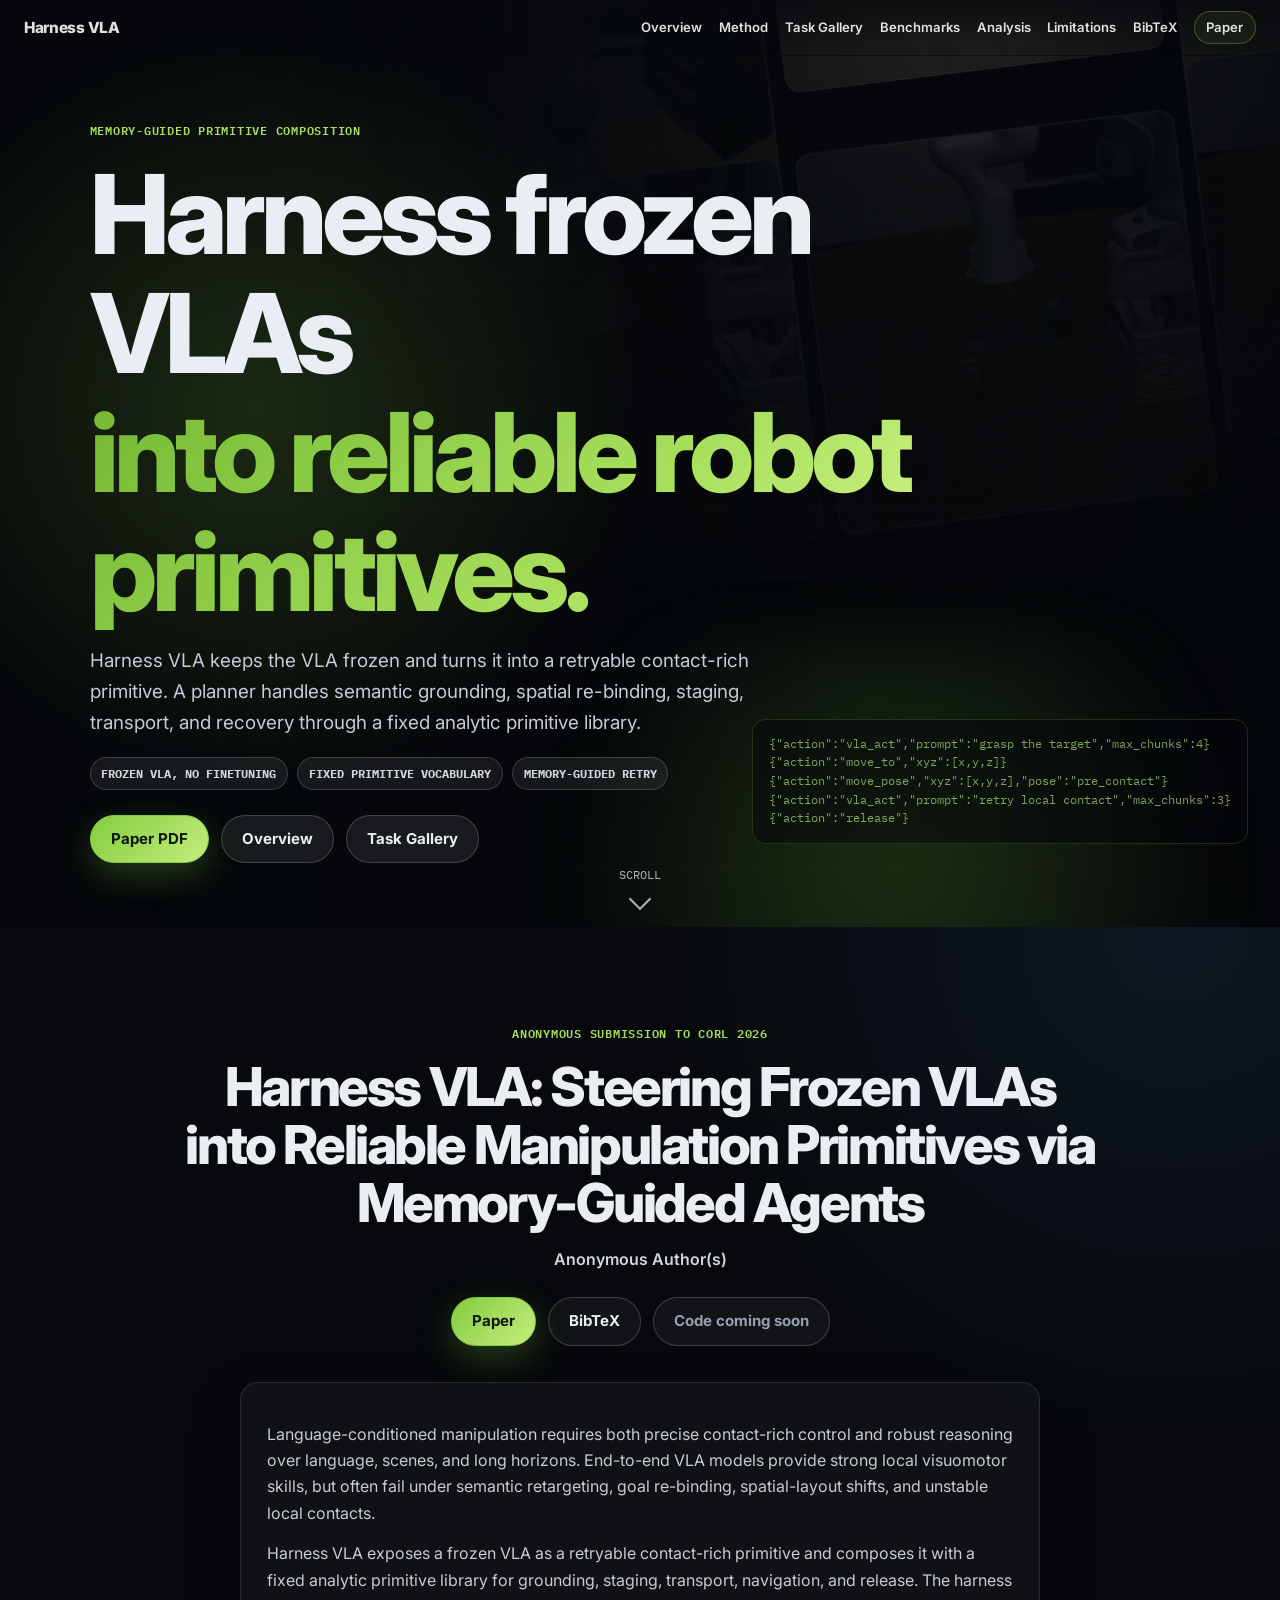
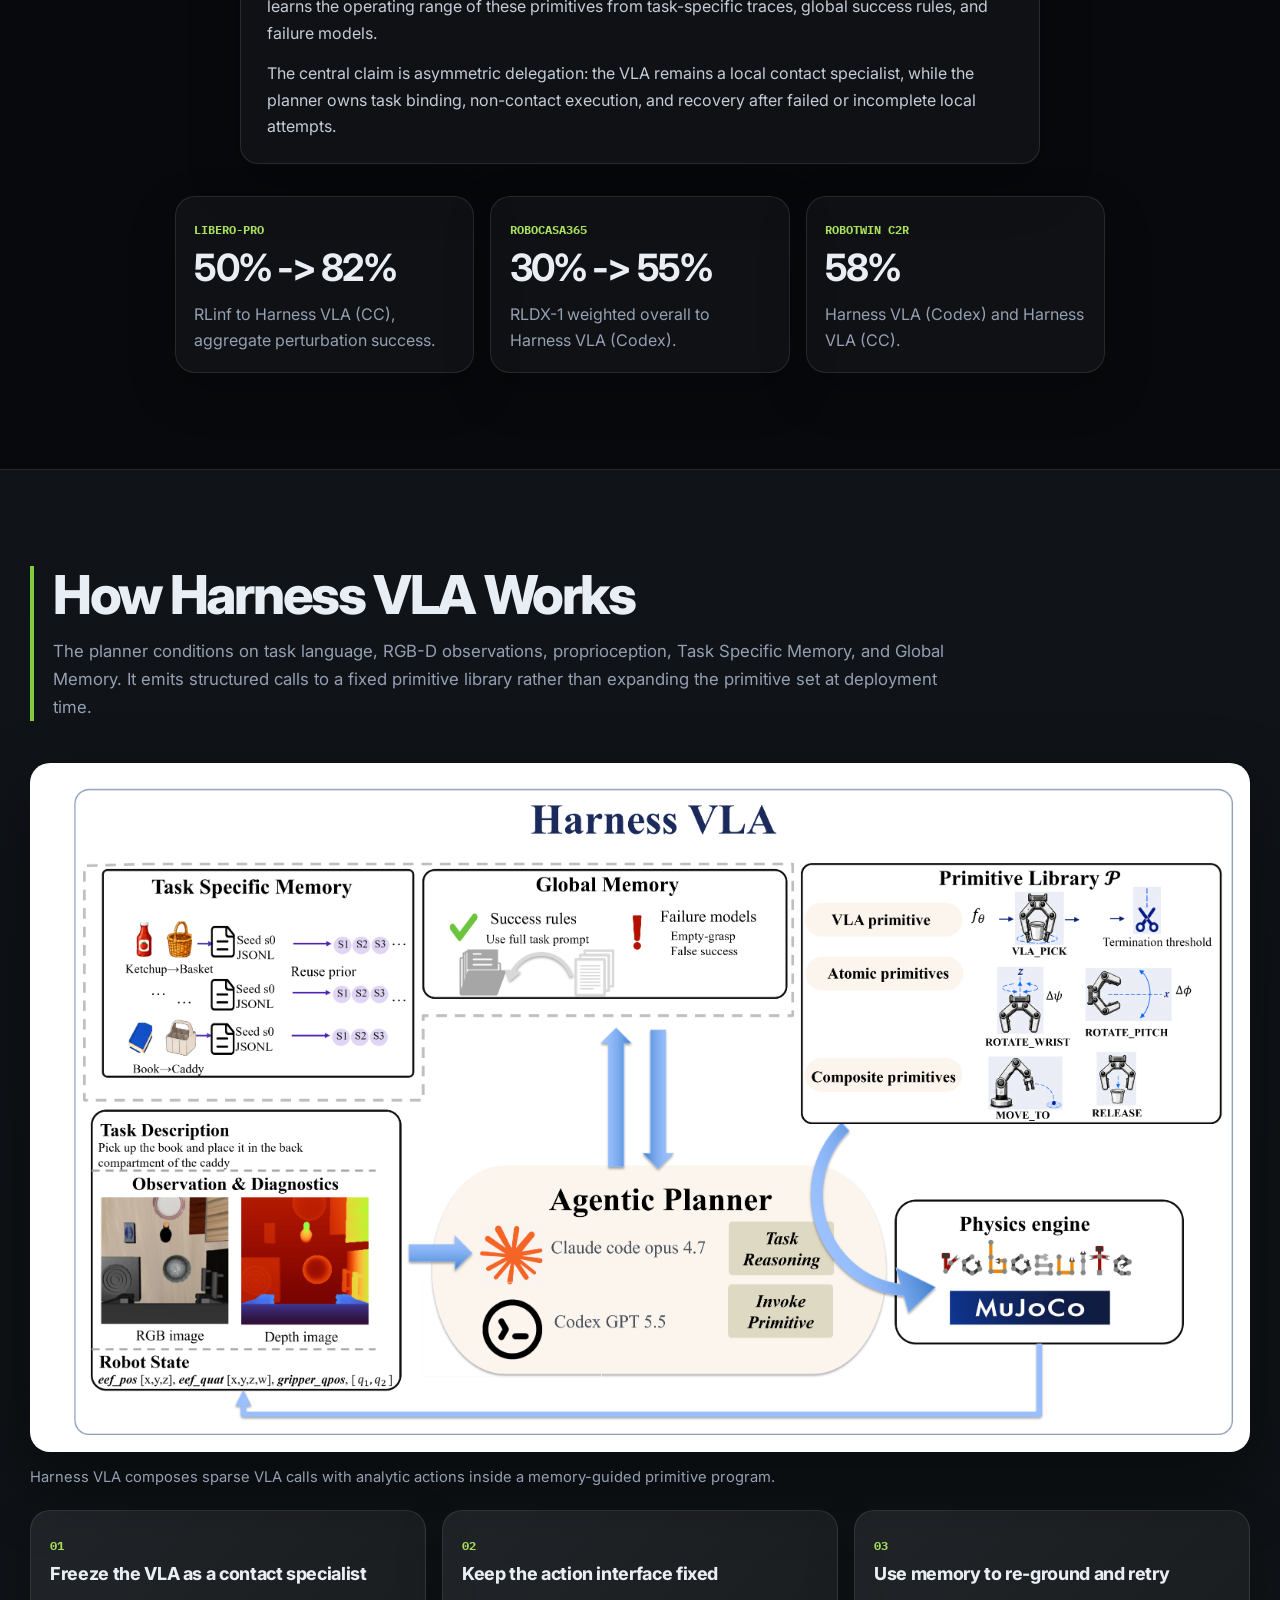
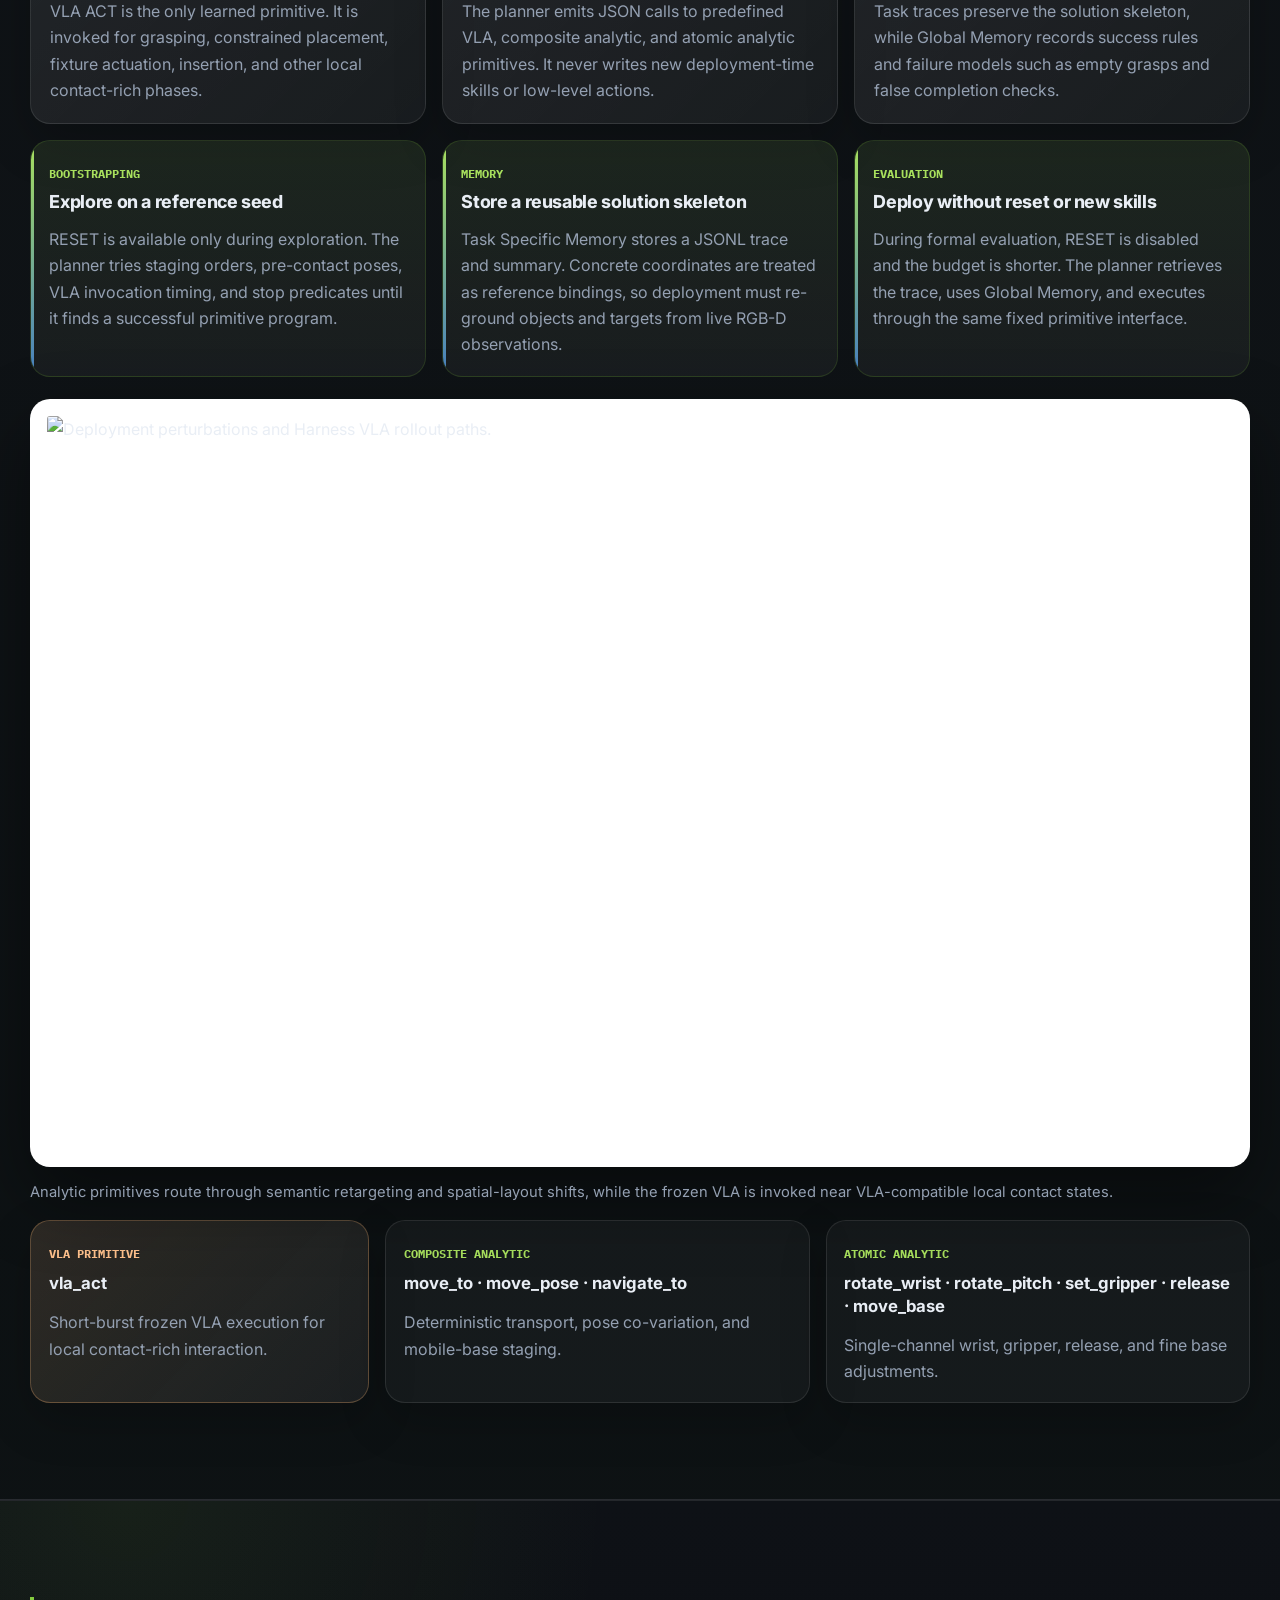
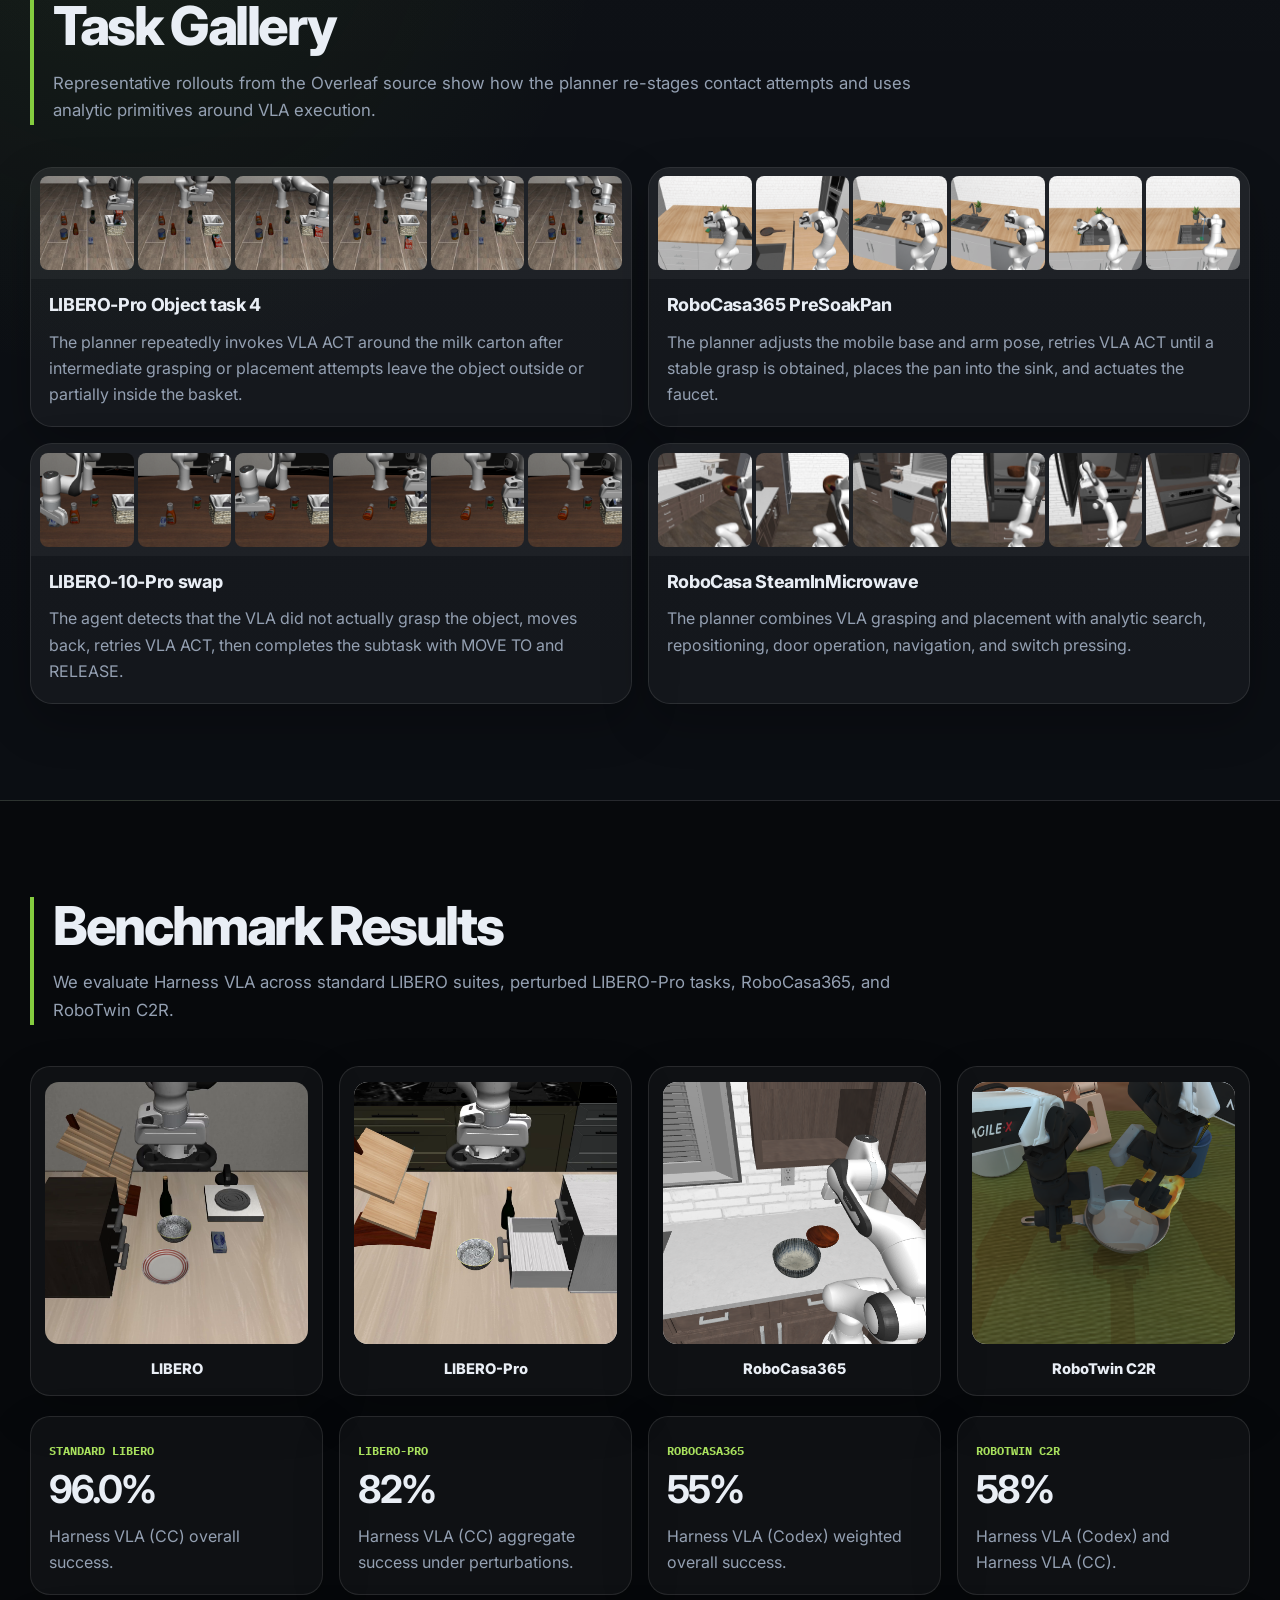
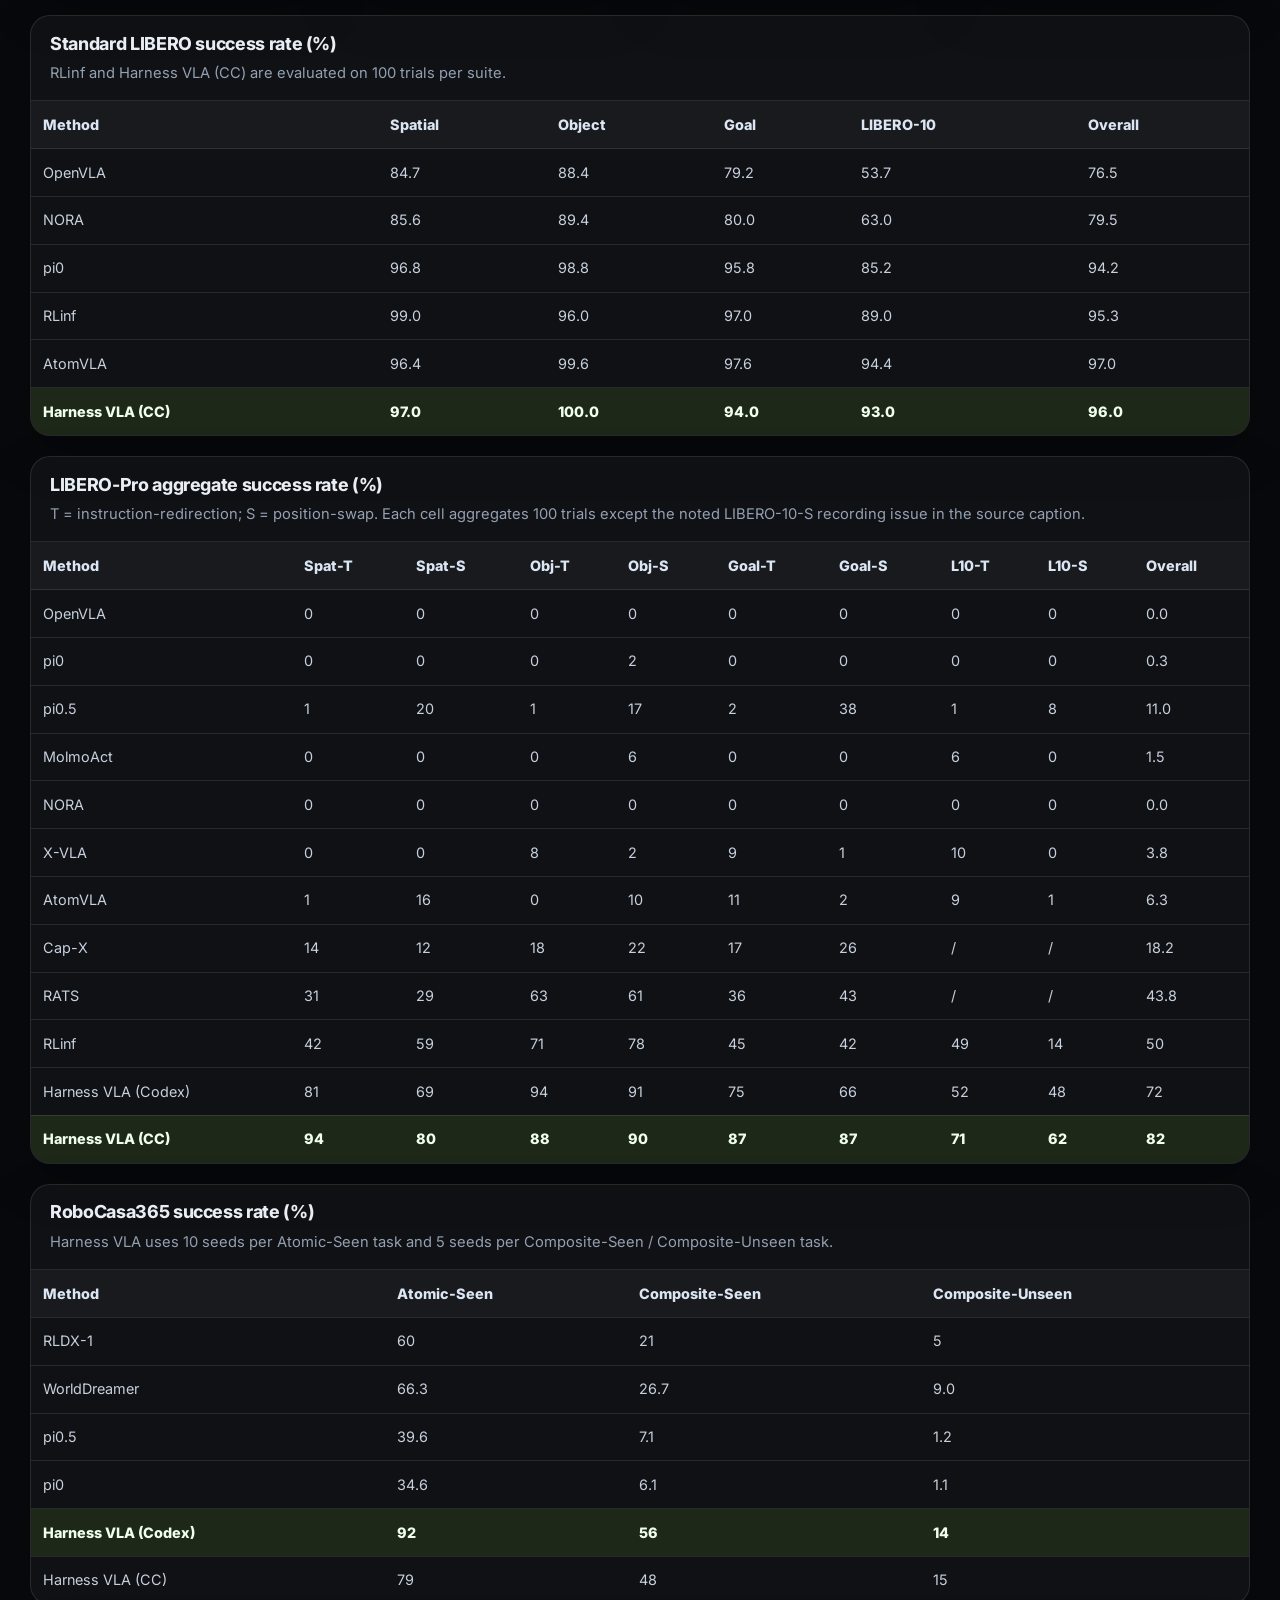
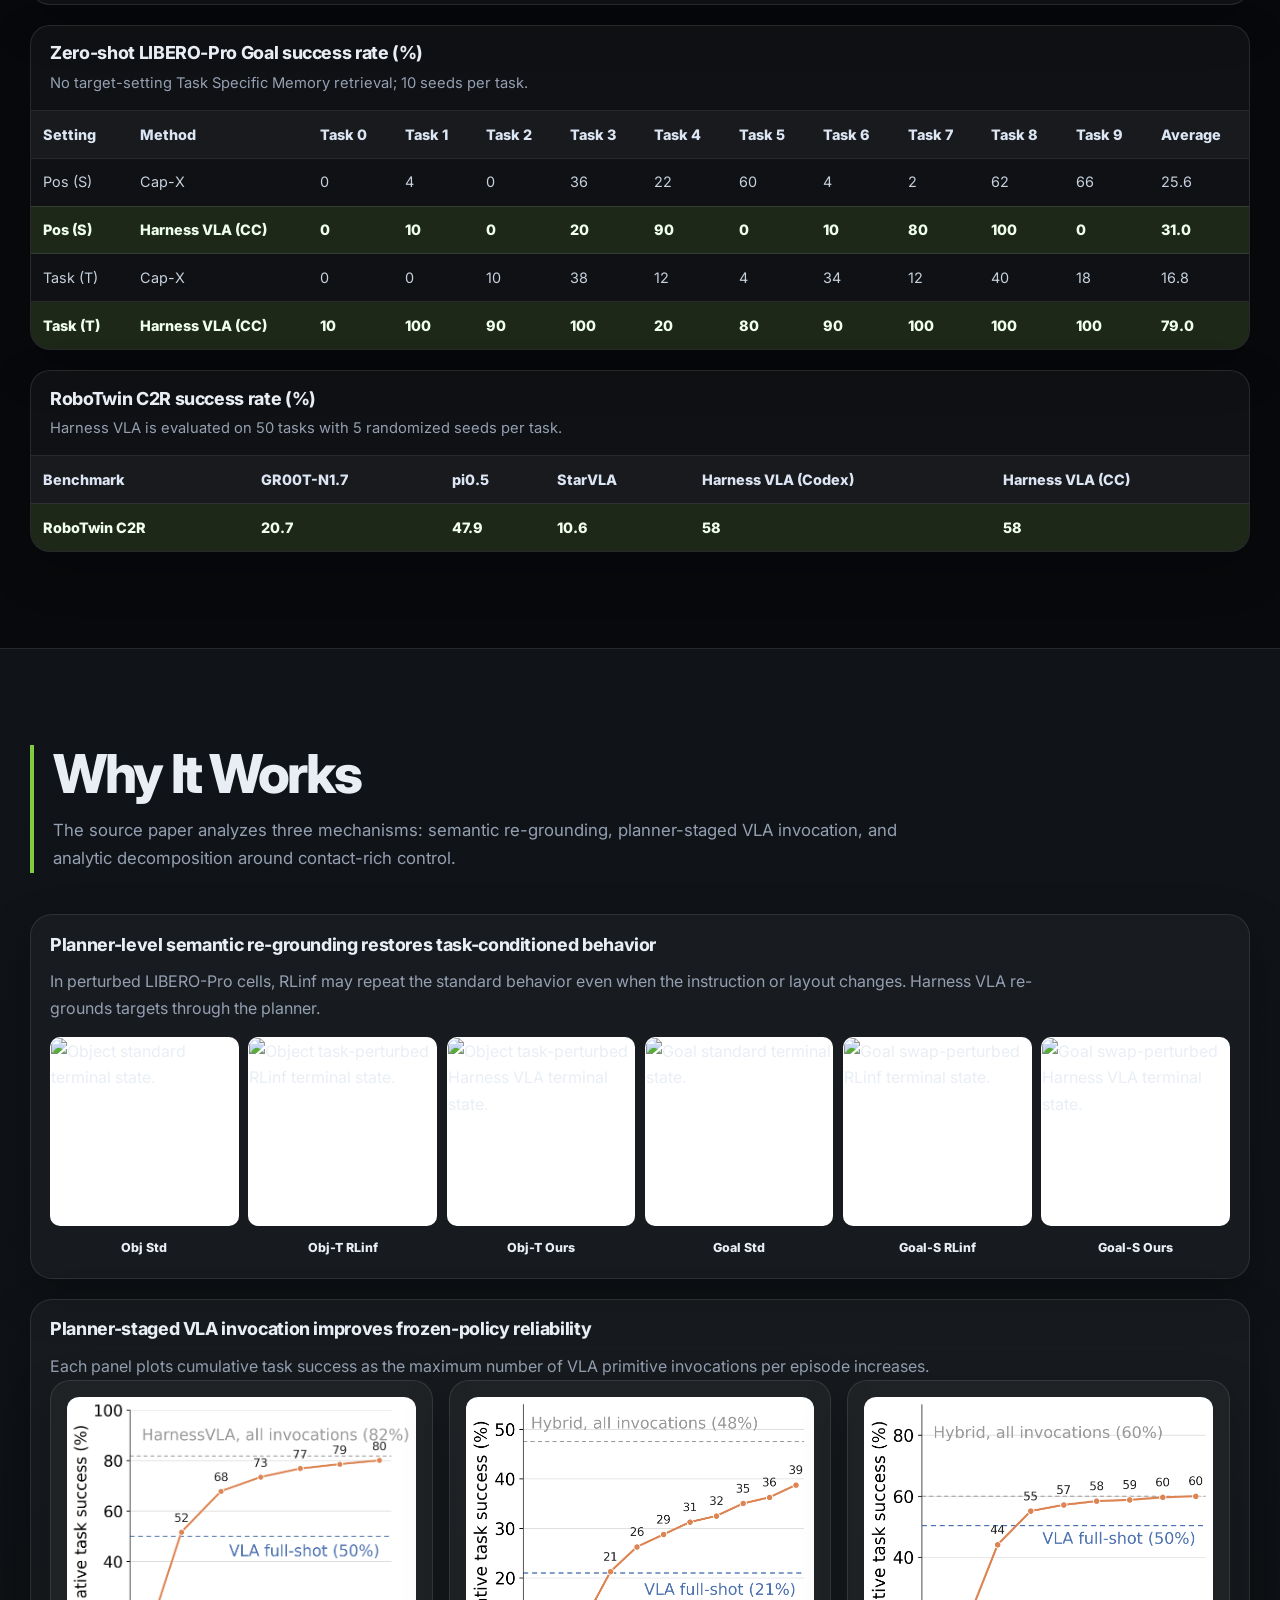
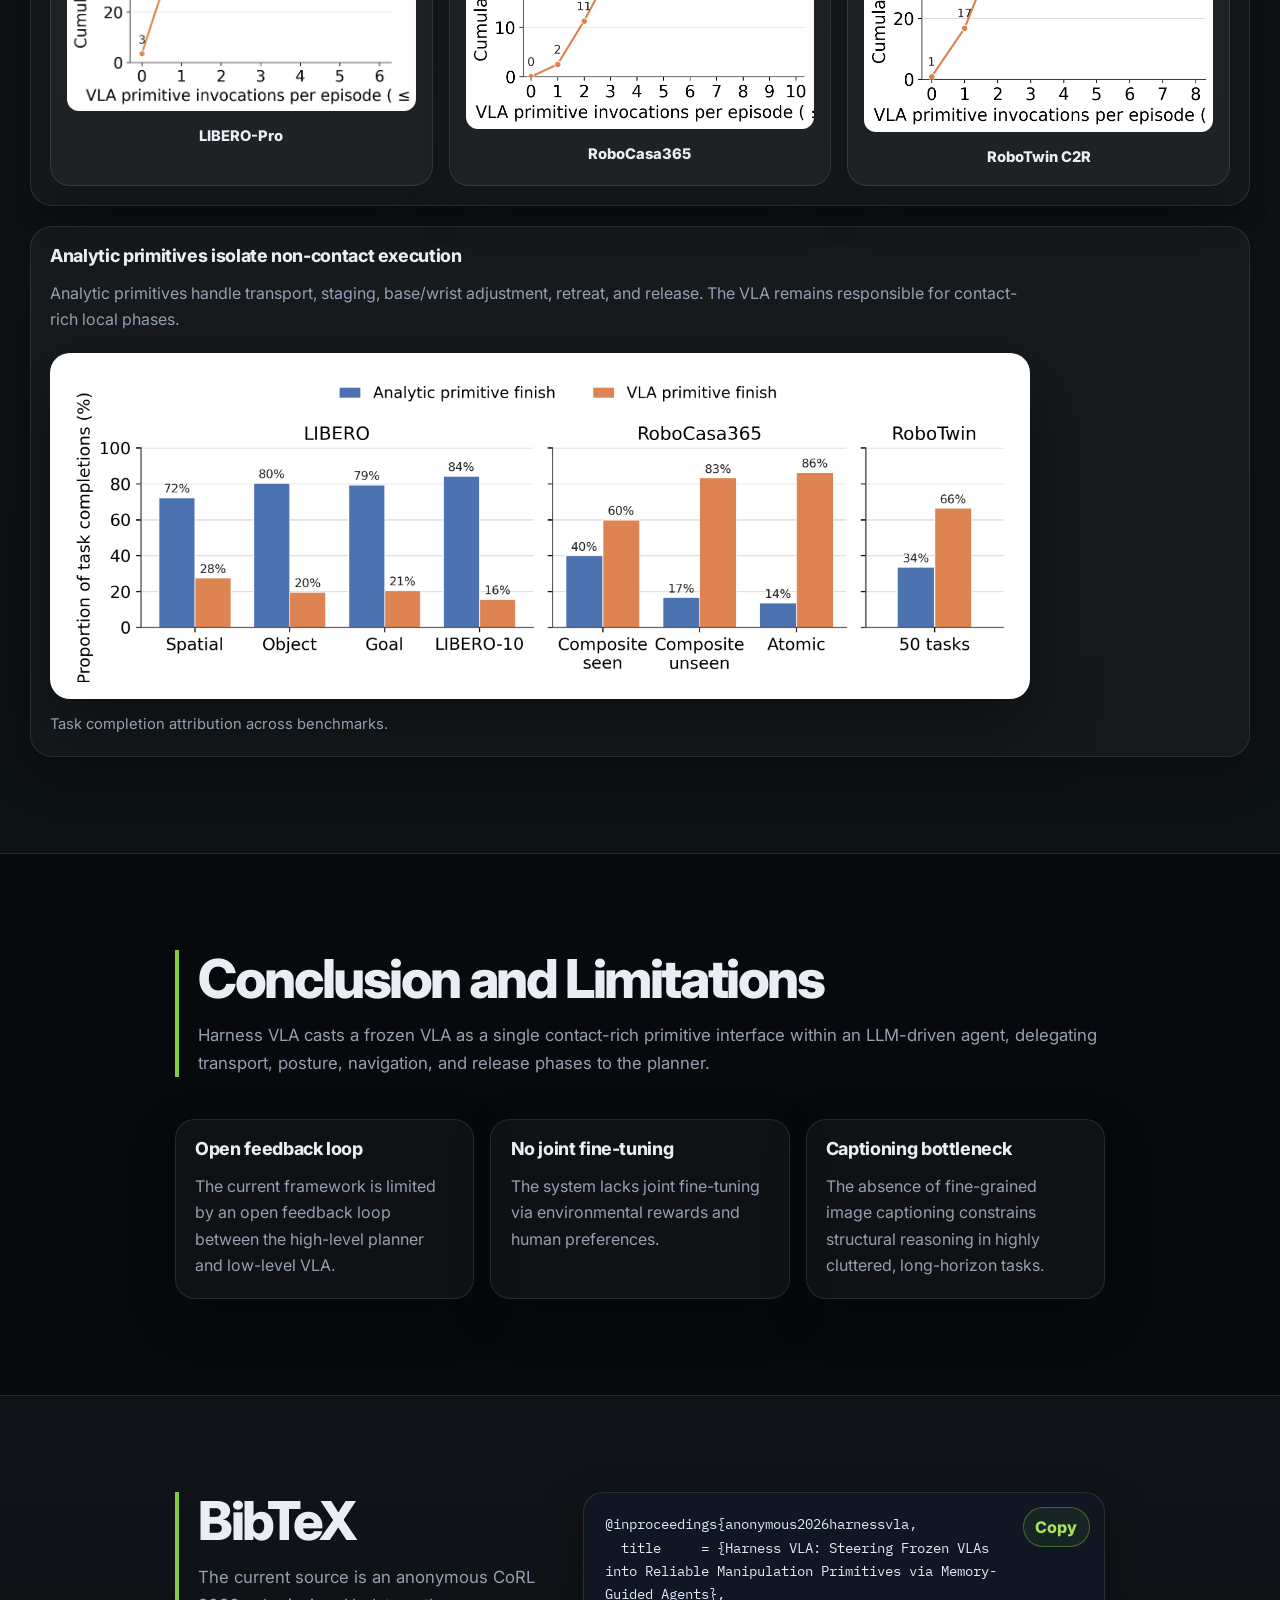
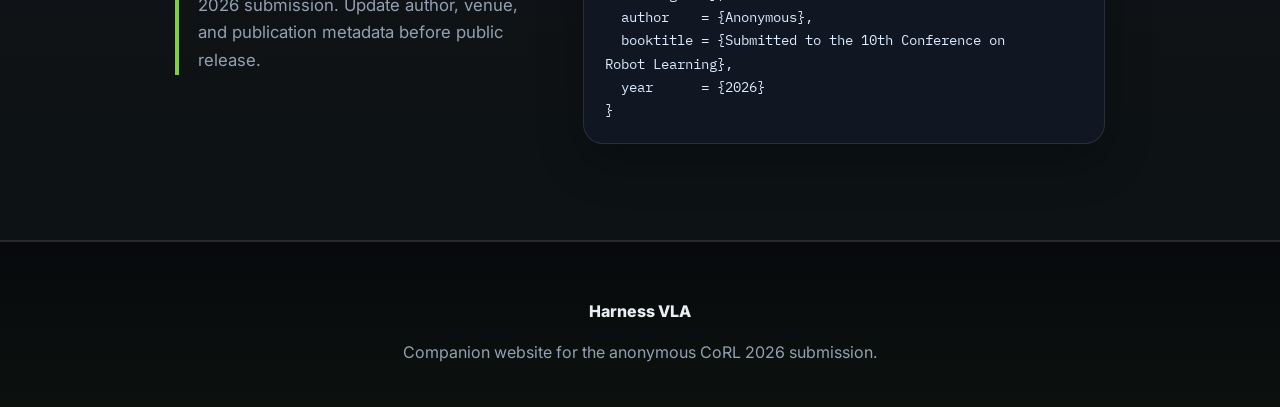
==== index.html @ ee2356be "Publish Harness VLA website" ====
<!doctype html>
<html lang="en">
  <head>
    <meta charset="utf-8">
    <meta name="viewport" content="width=device-width, initial-scale=1">
    <meta name="robots" content="noindex,nofollow">
    <meta
      name="description"
      content="Harness VLA steers frozen vision-language-action models into reliable manipulation primitives through a memory-guided agentic harness."
    >
    <meta property="og:title" content="Harness VLA">
    <meta property="og:description" content="Memory-guided primitive composition for reliable manipulation with frozen VLAs.">
    <meta property="og:type" content="website">
    <meta name="twitter:card" content="summary_large_image">
    <title>Harness VLA</title>
    <link rel="preconnect" href="https://fonts.googleapis.com">
    <link rel="preconnect" href="https://fonts.gstatic.com" crossorigin>
    <link href="https://fonts.googleapis.com/css2?family=Inter:wght@400..800&family=IBM+Plex+Mono:wght@400;500;600&display=swap" rel="stylesheet">
    <link rel="stylesheet" href="static/css/styles.css">
  </head>
  <body>
    <div class="scroll-progress" id="scroll-progress"></div>

    <nav class="navbar navbar-over" id="navbar" aria-label="Main navigation">
      <a class="nav-brand" href="#top">Harness VLA</a>
      <div class="nav-links">
        <a class="nav-link" href="#overview">Overview</a>
        <a class="nav-link" href="#method">Method</a>
        <a class="nav-link" href="#gallery">Task Gallery</a>
        <a class="nav-link" href="#benchmarks">Benchmarks</a>
        <a class="nav-link" href="#analysis">Analysis</a>
        <a class="nav-link" href="#limitations">Limitations</a>
        <a class="nav-link" href="#citation">BibTeX</a>
        <a class="nav-link nav-cta" href="HarnessVLA.pdf" target="_blank" rel="noopener">Paper</a>
      </div>
    </nav>

    <main id="top">
      <section class="hero hero-cover">
        <div class="hero-wall" aria-hidden="true">
          <div class="hero-wall-track">
            <img src="HarnessVLA/figures/spatial_t3_std.png" alt="" width="3235" height="3235">
            <img src="HarnessVLA/figures/spatial_t3_pi0pert.png" alt="" width="3235" height="3235">
            <img src="HarnessVLA/figures/spatial_t3_hybpert.png" alt="" width="3235" height="3235">
            <img src="HarnessVLA/figures/goal_t9_std.png" alt="" width="3235" height="3235">
            <img src="HarnessVLA/figures/goal_t9_pi0pert.png" alt="" width="3235" height="3235">
            <img src="HarnessVLA/figures/goal_t9_hybpert.png" alt="" width="3235" height="3235">
            <img src="HarnessVLA/figures/exp_analysis/frame_0014.png" alt="" width="1024" height="1024">
            <img src="HarnessVLA/figures/exp_analysis/frame_0023.png" alt="" width="1024" height="1024">
            <img src="HarnessVLA/figures/exp_analysis/cmd_68_pi0_pick.png" alt="" width="1024" height="1024">
            <img src="HarnessVLA/figures/exp_analysis/cmd_70_move_to.png" alt="" width="1024" height="1024">
            <img src="HarnessVLA/figures/exp_analysis/cmd_71_move_to.png" alt="" width="1024" height="1024">
            <img src="HarnessVLA/figures/exp_analysis/cmd_72_release.png" alt="" width="1024" height="1024">
          </div>
        </div>
        <div class="hero-scrim"></div>
        <div class="hero-content">
          <p class="hero-kicker">Memory-guided primitive composition</p>
          <h1>
            <span>Harness frozen VLAs</span>
            <span class="accent-line">into reliable robot primitives.</span>
          </h1>
          <p class="hero-subtitle">
            Harness VLA keeps the VLA frozen and turns it into a retryable contact-rich primitive.
            A planner handles semantic grounding, spatial re-binding, staging, transport, and
            recovery through a fixed analytic primitive library.
          </p>
          <div class="hero-claims" aria-label="Core design claims">
            <span>Frozen VLA, no finetuning</span>
            <span>Fixed primitive vocabulary</span>
            <span>Memory-guided retry</span>
          </div>
          <div class="hero-actions">
            <a class="btn btn-primary" href="HarnessVLA.pdf" target="_blank" rel="noopener">Paper PDF</a>
            <a class="btn btn-ghost" href="#overview">Overview</a>
            <a class="btn btn-ghost" href="#gallery">Task Gallery</a>
          </div>
        </div>
        <pre class="hero-code" aria-hidden="true">{"action":"vla_act","prompt":"grasp the target","max_chunks":4}
{"action":"move_to","xyz":[x,y,z]}
{"action":"move_pose","xyz":[x,y,z],"pose":"pre_contact"}
{"action":"vla_act","prompt":"retry local contact","max_chunks":3}
{"action":"release"}</pre>
        <a class="hero-scroll" href="#overview" aria-label="Scroll to overview">
          <span>Scroll</span>
          <i></i>
        </a>
      </section>

      <section class="section" id="overview">
        <div class="container intro-block">
          <p class="eyebrow">Anonymous submission to CoRL 2026</p>
          <h2 class="paper-title">
            Harness VLA: Steering Frozen VLAs into Reliable Manipulation Primitives via Memory-Guided Agents
          </h2>
          <p class="paper-authors">Anonymous Author(s)</p>
          <div class="intro-actions">
            <a class="btn btn-primary" href="HarnessVLA.pdf" target="_blank" rel="noopener">Paper</a>
            <a class="btn btn-ghost" href="#citation">BibTeX</a>
            <span class="btn btn-muted">Code coming soon</span>
          </div>

          <div class="abstract-card" data-source="HarnessVLA/example.tex:66-69">
            <p>
              Language-conditioned manipulation requires both precise contact-rich control and
              robust reasoning over language, scenes, and long horizons. End-to-end VLA models
              provide strong local visuomotor skills, but often fail under semantic retargeting,
              goal re-binding, spatial-layout shifts, and unstable local contacts.
            </p>
            <p>
              Harness VLA exposes a frozen VLA as a retryable contact-rich primitive and composes
              it with a fixed analytic primitive library for grounding, staging, transport,
              navigation, and release. The harness learns the operating range of these primitives
              from task-specific traces, global success rules, and failure models.
            </p>
            <p>
              The central claim is asymmetric delegation: the VLA remains a local contact specialist,
              while the planner owns task binding, non-contact execution, and recovery after failed
              or incomplete local attempts.
            </p>
          </div>

          <div class="headline-results" aria-label="Headline benchmark results">
            <article data-source="HarnessVLA/example.tex:230-258">
              <span>LIBERO-Pro</span>
              <strong>50% -> 82%</strong>
              <p>RLinf to Harness VLA (CC), aggregate perturbation success.</p>
            </article>
            <article data-source="HarnessVLA/example.tex:263-283">
              <span>RoboCasa365</span>
              <strong>30% -> 55%</strong>
              <p>RLDX-1 weighted overall to Harness VLA (Codex).</p>
            </article>
            <article data-source="HarnessVLA/example.tex:311-327">
              <span>RoboTwin C2R</span>
              <strong>58%</strong>
              <p>Harness VLA (Codex) and Harness VLA (CC).</p>
            </article>
          </div>
        </div>
      </section>

      <section class="section section-alt" id="method">
        <div class="container container-wide">
          <header class="section-header">
            <h2>How Harness VLA Works</h2>
            <p>
              The planner conditions on task language, RGB-D observations, proprioception, Task
              Specific Memory, and Global Memory. It emits structured calls to a fixed primitive
              library rather than expanding the primitive set at deployment time.
            </p>
          </header>

          <figure class="figure-full method-overview" data-source="HarnessVLA/example.tex:59-64,107-129">
            <img src="HarnessVLA/scheme.png" alt="Harness VLA framework diagram." width="2048" height="1152">
            <figcaption>
              Harness VLA composes sparse VLA calls with analytic actions inside a memory-guided
              primitive program.
            </figcaption>
          </figure>

          <div class="method-pillars">
            <article>
              <span>01</span>
              <h3>Freeze the VLA as a contact specialist</h3>
              <p>
                VLA ACT is the only learned primitive. It is invoked for grasping, constrained
                placement, fixture actuation, insertion, and other local contact-rich phases.
              </p>
            </article>

            <article>
              <span>02</span>
              <h3>Keep the action interface fixed</h3>
              <p>
                The planner emits JSON calls to predefined VLA, composite analytic, and atomic
                analytic primitives. It never writes new deployment-time skills or low-level actions.
              </p>
            </article>

            <article>
              <span>03</span>
              <h3>Use memory to re-ground and retry</h3>
              <p>
                Task traces preserve the solution skeleton, while Global Memory records success
                rules and failure models such as empty grasps and false completion checks.
              </p>
            </article>
          </div>

          <div class="lifecycle-grid" aria-label="Harness VLA execution lifecycle">
            <article>
              <span>Bootstrapping</span>
              <h3>Explore on a reference seed</h3>
              <p>
                RESET is available only during exploration. The planner tries staging orders,
                pre-contact poses, VLA invocation timing, and stop predicates until it finds a
                successful primitive program.
              </p>
            </article>
            <article>
              <span>Memory</span>
              <h3>Store a reusable solution skeleton</h3>
              <p>
                Task Specific Memory stores a JSONL trace and summary. Concrete coordinates are
                treated as reference bindings, so deployment must re-ground objects and targets from
                live RGB-D observations.
              </p>
            </article>
            <article>
              <span>Evaluation</span>
              <h3>Deploy without reset or new skills</h3>
              <p>
                During formal evaluation, RESET is disabled and the budget is shorter. The planner
                retrieves the trace, uses Global Memory, and executes through the same fixed
                primitive interface.
              </p>
            </article>
          </div>

          <figure class="figure-full compact-figure" data-source="HarnessVLA/example.tex:77-82">
            <img src="HarnessVLA/figures/Abstract_figure.png" alt="Deployment perturbations and Harness VLA rollout paths." width="9219" height="5707">
            <figcaption>
              Analytic primitives route through semantic retargeting and spatial-layout shifts,
              while the frozen VLA is invoked near VLA-compatible local contact states.
            </figcaption>
          </figure>

          <div class="primitive-board" aria-label="Fixed primitive vocabulary">
            <article>
              <span>VLA primitive</span>
              <strong>vla_act</strong>
              <p>Short-burst frozen VLA execution for local contact-rich interaction.</p>
            </article>
            <article>
              <span>Composite analytic</span>
              <strong>move_to · move_pose · navigate_to</strong>
              <p>Deterministic transport, pose co-variation, and mobile-base staging.</p>
            </article>
            <article>
              <span>Atomic analytic</span>
              <strong>rotate_wrist · rotate_pitch · set_gripper · release · move_base</strong>
              <p>Single-channel wrist, gripper, release, and fine base adjustments.</p>
            </article>
          </div>
        </div>
      </section>

      <section class="section section-soft" id="gallery">
        <div class="container container-wide">
          <header class="section-header">
            <h2>Task Gallery</h2>
            <p>
              Representative rollouts from the Overleaf source show how the planner re-stages
              contact attempts and uses analytic primitives around VLA execution.
            </p>
          </header>

          <div class="gallery-grid">
            <article class="task-card" data-source="HarnessVLA/example.tex:399-416">
              <div class="task-strip">
                <img src="HarnessVLA/figures/exp_analysis/frame_0118.png" alt="LIBERO-Pro Object rollout frame 1" width="1024" height="1024">
                <img src="HarnessVLA/figures/exp_analysis/frame_0212.png" alt="LIBERO-Pro Object rollout frame 2" width="1024" height="1024">
                <img src="HarnessVLA/figures/exp_analysis/frame_0328.png" alt="LIBERO-Pro Object rollout frame 3" width="1024" height="1024">
                <img src="HarnessVLA/figures/exp_analysis/frame_0351.png" alt="LIBERO-Pro Object rollout frame 4" width="1024" height="1024">
                <img src="HarnessVLA/figures/exp_analysis/frame_0987.png" alt="LIBERO-Pro Object rollout frame 5" width="1024" height="1024">
                <img src="HarnessVLA/figures/exp_analysis/frame_1089.png" alt="LIBERO-Pro Object rollout frame 6" width="1024" height="1024">
              </div>
              <h3>LIBERO-Pro Object task 4</h3>
              <p>
                The planner repeatedly invokes VLA ACT around the milk carton after intermediate
                grasping or placement attempts leave the object outside or partially inside the basket.
              </p>
            </article>

            <article class="task-card" data-source="HarnessVLA/example.tex:399-416">
              <div class="task-strip">
                <img src="HarnessVLA/figures/exp_analysis/PreSoakPan_s1_frames/cmd_07_rldx_skill.png" alt="RoboCasa365 PreSoakPan rollout frame 1" width="1024" height="1024">
                <img src="HarnessVLA/figures/exp_analysis/PreSoakPan_s1_frames/cmd_10_move_base.png" alt="RoboCasa365 PreSoakPan rollout frame 2" width="1024" height="1024">
                <img src="HarnessVLA/figures/exp_analysis/PreSoakPan_s1_frames/cmd_12_rldx_skill.png" alt="RoboCasa365 PreSoakPan rollout frame 3" width="1024" height="1024">
                <img src="HarnessVLA/figures/exp_analysis/PreSoakPan_s1_frames/cmd_13_rldx_skill.png" alt="RoboCasa365 PreSoakPan rollout frame 4" width="1024" height="1024">
                <img src="HarnessVLA/figures/exp_analysis/PreSoakPan_s1_frames/cmd_16_navigate_to.png" alt="RoboCasa365 PreSoakPan rollout frame 5" width="1024" height="1024">
                <img src="HarnessVLA/figures/exp_analysis/PreSoakPan_s1_frames/cmd_17_rldx_skill.png" alt="RoboCasa365 PreSoakPan rollout frame 6" width="1024" height="1024">
              </div>
              <h3>RoboCasa365 PreSoakPan</h3>
              <p>
                The planner adjusts the mobile base and arm pose, retries VLA ACT until a stable
                grasp is obtained, places the pan into the sink, and actuates the faucet.
              </p>
            </article>

            <article class="task-card" data-source="HarnessVLA/example.tex:443-462">
              <div class="task-strip">
                <img src="HarnessVLA/figures/exp_analysis/10_swap_t7/cmd_10_pi0_pick.png" alt="LIBERO-10-Pro swap rollout frame 1" width="1024" height="1024">
                <img src="HarnessVLA/figures/exp_analysis/10_swap_t7/cmd_32_move_to.png" alt="LIBERO-10-Pro swap rollout frame 2" width="1024" height="1024">
                <img src="HarnessVLA/figures/exp_analysis/10_swap_t7/cmd_68_pi0_pick.png" alt="LIBERO-10-Pro swap rollout frame 3" width="1024" height="1024">
                <img src="HarnessVLA/figures/exp_analysis/10_swap_t7/cmd_70_move_to.png" alt="LIBERO-10-Pro swap rollout frame 4" width="1024" height="1024">
                <img src="HarnessVLA/figures/exp_analysis/10_swap_t7/cmd_71_move_to.png" alt="LIBERO-10-Pro swap rollout frame 5" width="1024" height="1024">
                <img src="HarnessVLA/figures/exp_analysis/10_swap_t7/cmd_72_release.png" alt="LIBERO-10-Pro swap rollout frame 6" width="1024" height="1024">
              </div>
              <h3>LIBERO-10-Pro swap</h3>
              <p>
                The agent detects that the VLA did not actually grasp the object, moves back,
                retries VLA ACT, then completes the subtask with MOVE TO and RELEASE.
              </p>
            </article>

            <article class="task-card" data-source="HarnessVLA/example.tex:443-462">
              <div class="task-strip">
                <img src="HarnessVLA/figures/exp_analysis/SteamInMicrowave_s2_frames/frame_0159.png" alt="RoboCasa SteamInMicrowave rollout frame 1" width="384" height="384">
                <img src="HarnessVLA/figures/exp_analysis/SteamInMicrowave_s2_frames/frame_0231.png" alt="RoboCasa SteamInMicrowave rollout frame 2" width="384" height="384">
                <img src="HarnessVLA/figures/exp_analysis/SteamInMicrowave_s2_frames/frame_0450.png" alt="RoboCasa SteamInMicrowave rollout frame 3" width="384" height="384">
                <img src="HarnessVLA/figures/exp_analysis/SteamInMicrowave_s2_frames/frame_0591.png" alt="RoboCasa SteamInMicrowave rollout frame 4" width="384" height="384">
                <img src="HarnessVLA/figures/exp_analysis/SteamInMicrowave_s2_frames/frame_0645.png" alt="RoboCasa SteamInMicrowave rollout frame 5" width="384" height="384">
                <img src="HarnessVLA/figures/exp_analysis/SteamInMicrowave_s2_frames/frame_0834.png" alt="RoboCasa SteamInMicrowave rollout frame 6" width="384" height="384">
              </div>
              <h3>RoboCasa SteamInMicrowave</h3>
              <p>
                The planner combines VLA grasping and placement with analytic search,
                repositioning, door operation, navigation, and switch pressing.
              </p>
            </article>
          </div>
        </div>
      </section>

      <section class="section" id="benchmarks">
        <div class="container container-wide">
          <header class="section-header">
            <h2>Benchmark Results</h2>
            <p>
              We evaluate Harness VLA across standard LIBERO suites, perturbed LIBERO-Pro tasks,
              RoboCasa365, and RoboTwin C2R.
            </p>
          </header>

          <div class="benchmark-gallery" data-source="HarnessVLA/example.tex:699-711">
            <figure><img src="HarnessVLA/figures/libero.png" alt="Representative LIBERO environment." width="1024" height="1024"><figcaption>LIBERO</figcaption></figure>
            <figure><img src="HarnessVLA/figures/liberopro.png" alt="Representative LIBERO-Pro environment." width="1024" height="1024"><figcaption>LIBERO-Pro</figcaption></figure>
            <figure><img src="HarnessVLA/figures/robocasa.png" alt="Representative RoboCasa365 environment." width="512" height="512"><figcaption>RoboCasa365</figcaption></figure>
            <figure><img src="HarnessVLA/figures/robotwin.png" alt="Representative RoboTwin environment." width="1024" height="1024"><figcaption>RoboTwin C2R</figcaption></figure>
          </div>

          <div class="benchmark-cards">
            <article><span>Standard LIBERO</span><strong>96.0%</strong><p>Harness VLA (CC) overall success.</p></article>
            <article><span>LIBERO-Pro</span><strong>82%</strong><p>Harness VLA (CC) aggregate success under perturbations.</p></article>
            <article><span>RoboCasa365</span><strong>55%</strong><p>Harness VLA (Codex) weighted overall success.</p></article>
            <article><span>RoboTwin C2R</span><strong>58%</strong><p>Harness VLA (Codex) and Harness VLA (CC).</p></article>
          </div>

          <div class="result-stack">
            <article class="table-card" data-source="HarnessVLA/example.tex:210-227">
              <h3>Standard LIBERO success rate (%)</h3>
              <p class="table-note">RLinf and Harness VLA (CC) are evaluated on 100 trials per suite.</p>
              <div class="table-wrap">
                <table>
                  <thead><tr><th>Method</th><th>Spatial</th><th>Object</th><th>Goal</th><th>LIBERO-10</th><th>Overall</th></tr></thead>
                  <tbody>
                    <tr><td>OpenVLA</td><td>84.7</td><td>88.4</td><td>79.2</td><td>53.7</td><td>76.5</td></tr>
                    <tr><td>NORA</td><td>85.6</td><td>89.4</td><td>80.0</td><td>63.0</td><td>79.5</td></tr>
                    <tr><td>pi0</td><td>96.8</td><td>98.8</td><td>95.8</td><td>85.2</td><td>94.2</td></tr>
                    <tr><td>RLinf</td><td>99.0</td><td>96.0</td><td>97.0</td><td>89.0</td><td>95.3</td></tr>
                    <tr><td>AtomVLA</td><td>96.4</td><td>99.6</td><td>97.6</td><td>94.4</td><td>97.0</td></tr>
                    <tr class="best"><td>Harness VLA (CC)</td><td>97.0</td><td>100.0</td><td>94.0</td><td>93.0</td><td>96.0</td></tr>
                  </tbody>
                </table>
              </div>
            </article>

            <article class="table-card" data-source="HarnessVLA/example.tex:230-258">
              <h3>LIBERO-Pro aggregate success rate (%)</h3>
              <p class="table-note">T = instruction-redirection; S = position-swap. Each cell aggregates 100 trials except the noted LIBERO-10-S recording issue in the source caption.</p>
              <div class="table-wrap">
                <table>
                  <thead><tr><th>Method</th><th>Spat-T</th><th>Spat-S</th><th>Obj-T</th><th>Obj-S</th><th>Goal-T</th><th>Goal-S</th><th>L10-T</th><th>L10-S</th><th>Overall</th></tr></thead>
                  <tbody>
                    <tr><td>OpenVLA</td><td>0</td><td>0</td><td>0</td><td>0</td><td>0</td><td>0</td><td>0</td><td>0</td><td>0.0</td></tr>
                    <tr><td>pi0</td><td>0</td><td>0</td><td>0</td><td>2</td><td>0</td><td>0</td><td>0</td><td>0</td><td>0.3</td></tr>
                    <tr><td>pi0.5</td><td>1</td><td>20</td><td>1</td><td>17</td><td>2</td><td>38</td><td>1</td><td>8</td><td>11.0</td></tr>
                    <tr><td>MolmoAct</td><td>0</td><td>0</td><td>0</td><td>6</td><td>0</td><td>0</td><td>6</td><td>0</td><td>1.5</td></tr>
                    <tr><td>NORA</td><td>0</td><td>0</td><td>0</td><td>0</td><td>0</td><td>0</td><td>0</td><td>0</td><td>0.0</td></tr>
                    <tr><td>X-VLA</td><td>0</td><td>0</td><td>8</td><td>2</td><td>9</td><td>1</td><td>10</td><td>0</td><td>3.8</td></tr>
                    <tr><td>AtomVLA</td><td>1</td><td>16</td><td>0</td><td>10</td><td>11</td><td>2</td><td>9</td><td>1</td><td>6.3</td></tr>
                    <tr><td>Cap-X</td><td>14</td><td>12</td><td>18</td><td>22</td><td>17</td><td>26</td><td>/</td><td>/</td><td>18.2</td></tr>
                    <tr><td>RATS</td><td>31</td><td>29</td><td>63</td><td>61</td><td>36</td><td>43</td><td>/</td><td>/</td><td>43.8</td></tr>
                    <tr><td>RLinf</td><td>42</td><td>59</td><td>71</td><td>78</td><td>45</td><td>42</td><td>49</td><td>14</td><td>50</td></tr>
                    <tr><td>Harness VLA (Codex)</td><td>81</td><td>69</td><td>94</td><td>91</td><td>75</td><td>66</td><td>52</td><td>48</td><td>72</td></tr>
                    <tr class="best"><td>Harness VLA (CC)</td><td>94</td><td>80</td><td>88</td><td>90</td><td>87</td><td>87</td><td>71</td><td>62</td><td>82</td></tr>
                  </tbody>
                </table>
              </div>
            </article>

            <article class="table-card" data-source="HarnessVLA/example.tex:263-283">
              <h3>RoboCasa365 success rate (%)</h3>
              <p class="table-note">Harness VLA uses 10 seeds per Atomic-Seen task and 5 seeds per Composite-Seen / Composite-Unseen task.</p>
              <div class="table-wrap">
                <table>
                  <thead><tr><th>Method</th><th>Atomic-Seen</th><th>Composite-Seen</th><th>Composite-Unseen</th></tr></thead>
                  <tbody>
                    <tr><td>RLDX-1</td><td>60</td><td>21</td><td>5</td></tr>
                    <tr><td>WorldDreamer</td><td>66.3</td><td>26.7</td><td>9.0</td></tr>
                    <tr><td>pi0.5</td><td>39.6</td><td>7.1</td><td>1.2</td></tr>
                    <tr><td>pi0</td><td>34.6</td><td>6.1</td><td>1.1</td></tr>
                    <tr class="best"><td>Harness VLA (Codex)</td><td>92</td><td>56</td><td>14</td></tr>
                    <tr><td>Harness VLA (CC)</td><td>79</td><td>48</td><td>15</td></tr>
                  </tbody>
                </table>
              </div>
            </article>

            <article class="table-card" data-source="HarnessVLA/example.tex:287-306">
              <h3>Zero-shot LIBERO-Pro Goal success rate (%)</h3>
              <p class="table-note">No target-setting Task Specific Memory retrieval; 10 seeds per task.</p>
              <div class="table-wrap">
                <table>
                  <thead><tr><th>Setting</th><th>Method</th><th>Task 0</th><th>Task 1</th><th>Task 2</th><th>Task 3</th><th>Task 4</th><th>Task 5</th><th>Task 6</th><th>Task 7</th><th>Task 8</th><th>Task 9</th><th>Average</th></tr></thead>
                  <tbody>
                    <tr><td>Pos (S)</td><td>Cap-X</td><td>0</td><td>4</td><td>0</td><td>36</td><td>22</td><td>60</td><td>4</td><td>2</td><td>62</td><td>66</td><td>25.6</td></tr>
                    <tr class="best"><td>Pos (S)</td><td>Harness VLA (CC)</td><td>0</td><td>10</td><td>0</td><td>20</td><td>90</td><td>0</td><td>10</td><td>80</td><td>100</td><td>0</td><td>31.0</td></tr>
                    <tr><td>Task (T)</td><td>Cap-X</td><td>0</td><td>0</td><td>10</td><td>38</td><td>12</td><td>4</td><td>34</td><td>12</td><td>40</td><td>18</td><td>16.8</td></tr>
                    <tr class="best"><td>Task (T)</td><td>Harness VLA (CC)</td><td>10</td><td>100</td><td>90</td><td>100</td><td>20</td><td>80</td><td>90</td><td>100</td><td>100</td><td>100</td><td>79.0</td></tr>
                  </tbody>
                </table>
              </div>
            </article>

            <article class="table-card" data-source="HarnessVLA/example.tex:311-327">
              <h3>RoboTwin C2R success rate (%)</h3>
              <p class="table-note">Harness VLA is evaluated on 50 tasks with 5 randomized seeds per task.</p>
              <div class="table-wrap">
                <table>
                  <thead><tr><th>Benchmark</th><th>GR00T-N1.7</th><th>pi0.5</th><th>StarVLA</th><th>Harness VLA (Codex)</th><th>Harness VLA (CC)</th></tr></thead>
                  <tbody><tr class="best"><td>RoboTwin C2R</td><td>20.7</td><td>47.9</td><td>10.6</td><td>58</td><td>58</td></tr></tbody>
                </table>
              </div>
            </article>
          </div>
        </div>
      </section>

      <section class="section section-alt" id="analysis">
        <div class="container container-wide">
          <header class="section-header">
            <h2>Why It Works</h2>
            <p>
              The source paper analyzes three mechanisms: semantic re-grounding, planner-staged VLA
              invocation, and analytic decomposition around contact-rich control.
            </p>
          </header>

          <article class="analysis-panel" data-source="HarnessVLA/example.tex:334-352">
            <h3>Planner-level semantic re-grounding restores task-conditioned behavior</h3>
            <p>
              In perturbed LIBERO-Pro cells, RLinf may repeat the standard behavior even when the
              instruction or layout changes. Harness VLA re-grounds targets through the planner.
            </p>
            <div class="comparison-grid">
              <figure><img src="HarnessVLA/figures/object_t4_std.png" alt="Object standard terminal state." width="3234" height="3235"><figcaption>Obj Std</figcaption></figure>
              <figure><img src="HarnessVLA/figures/object_t4_pi0pert.png" alt="Object task-perturbed RLinf terminal state." width="3235" height="3234"><figcaption>Obj-T RLinf</figcaption></figure>
              <figure><img src="HarnessVLA/figures/object_t4_hybpert.png" alt="Object task-perturbed Harness VLA terminal state." width="3235" height="3235"><figcaption>Obj-T Ours</figcaption></figure>
              <figure><img src="HarnessVLA/figures/goal_t2_std.png" alt="Goal standard terminal state." width="3235" height="3238"><figcaption>Goal Std</figcaption></figure>
              <figure><img src="HarnessVLA/figures/goal_t2_pi0pert.png" alt="Goal swap-perturbed RLinf terminal state." width="3235" height="3235"><figcaption>Goal-S RLinf</figcaption></figure>
              <figure><img src="HarnessVLA/figures/goal_t2_hybpert.png" alt="Goal swap-perturbed Harness VLA terminal state." width="3235" height="3235"><figcaption>Goal-S Ours</figcaption></figure>
            </div>
          </article>

          <article class="analysis-panel" data-source="HarnessVLA/example.tex:355-377">
            <h3>Planner-staged VLA invocation improves frozen-policy reliability</h3>
            <p>
              Each panel plots cumulative task success as the maximum number of VLA primitive
              invocations per episode increases.
            </p>
            <div class="chart-grid">
              <figure><img src="HarnessVLA/figures/exp_analysis/vla_invoke_success.png" alt="LIBERO-Pro cumulative task success as VLA invocations increase." width="1491" height="1346"><figcaption>LIBERO-Pro</figcaption></figure>
              <figure><img src="HarnessVLA/figures/exp_analysis/robocasa_vla_invoke.png" alt="RoboCasa365 cumulative task success as VLA invocations increase." width="1383" height="1320"><figcaption>RoboCasa365</figcaption></figure>
              <figure><img src="HarnessVLA/figures/exp_analysis/robotwin_vla_invoke.png" alt="RoboTwin C2R cumulative task success as VLA invocations increase." width="1372" height="1320"><figcaption>RoboTwin C2R</figcaption></figure>
            </div>
          </article>

          <article class="analysis-panel" data-source="HarnessVLA/example.tex:419-461">
            <h3>Analytic primitives isolate non-contact execution</h3>
            <p>
              Analytic primitives handle transport, staging, base/wrist adjustment, retreat, and
              release. The VLA remains responsible for contact-rich local phases.
            </p>
            <figure class="figure-full attribution">
              <img src="HarnessVLA/figures/exp_analysis/all_finisher.png" alt="Task completion attribution across benchmarks." width="2806" height="927">
              <figcaption>Task completion attribution across benchmarks.</figcaption>
            </figure>
          </article>
        </div>
      </section>

      <section class="section" id="limitations">
        <div class="container">
          <header class="section-header">
            <h2>Conclusion and Limitations</h2>
            <p data-source="HarnessVLA/example.tex:466-475">
              Harness VLA casts a frozen VLA as a single contact-rich primitive interface within an
              LLM-driven agent, delegating transport, posture, navigation, and release phases to the
              planner.
            </p>
          </header>
          <div class="limitation-list" data-source="HarnessVLA/example.tex:473-475">
            <article><h3>Open feedback loop</h3><p>The current framework is limited by an open feedback loop between the high-level planner and low-level VLA.</p></article>
            <article><h3>No joint fine-tuning</h3><p>The system lacks joint fine-tuning via environmental rewards and human preferences.</p></article>
            <article><h3>Captioning bottleneck</h3><p>The absence of fine-grained image captioning constrains structural reasoning in highly cluttered, long-horizon tasks.</p></article>
          </div>
        </div>
      </section>

      <section class="section section-alt" id="citation">
        <div class="container citation-grid">
          <div>
            <header class="section-header citation-header">
              <h2>BibTeX</h2>
              <p>
                The current source is an anonymous CoRL 2026 submission. Update author, venue, and
                publication metadata before public release.
              </p>
            </header>
          </div>
          <div class="bibtex-panel">
            <button class="copy-button" type="button" data-copy-target="bibtex">Copy</button>
            <pre id="bibtex"><code>@inproceedings{anonymous2026harnessvla,
  title     = {Harness VLA: Steering Frozen VLAs into Reliable Manipulation Primitives via Memory-Guided Agents},
  author    = {Anonymous},
  booktitle = {Submitted to the 10th Conference on Robot Learning},
  year      = {2026}
}</code></pre>
          </div>
        </div>
      </section>
    </main>

    <footer class="footer">
      <p>Harness VLA</p>
      <p>Companion website for the anonymous CoRL 2026 submission.</p>
    </footer>

    <script src="static/js/main.js"></script>
  </body>
</html>
---- static/css/styles.css ----
:root {
  --green: #84cc3f;
  --green-dim: #a8e05d;
  --green-soft: rgba(132, 204, 63, 0.12);
  --bg: #07090c;
  --bg-2: #0a0d12;
  --surface: #0e131b;
  --surface-2: #131a24;
  --text: #e9eef5;
  --muted: #94a0b2;
  --line: rgba(255, 255, 255, 0.1);
  --line-strong: rgba(255, 255, 255, 0.18);
  --max: 930px;
  --max-wide: 1220px;
  --nav-h: 56px;
  --section-pad: 6rem;
  --font: "Inter", system-ui, -apple-system, BlinkMacSystemFont, "Segoe UI", sans-serif;
  --font-mono: "IBM Plex Mono", "SF Mono", Consolas, monospace;
}

*,
*::before,
*::after {
  box-sizing: border-box;
}

html {
  background: var(--bg);
  scroll-behavior: smooth;
  scroll-padding-top: calc(var(--nav-h) + 1.2rem);
}

body {
  margin: 0;
  color: var(--text);
  background:
    radial-gradient(circle at 8% 0%, rgba(132, 204, 63, 0.12), transparent 34rem),
    radial-gradient(circle at 92% 8%, rgba(88, 166, 255, 0.09), transparent 32rem),
    var(--bg);
  font-family: var(--font);
  line-height: 1.65;
  -webkit-font-smoothing: antialiased;
}

img {
  display: block;
  max-width: 100%;
  height: auto;
}

a {
  color: inherit;
  text-decoration: none;
}

code {
  font-family: var(--font-mono);
  font-size: 0.92em;
}

::selection {
  color: #fff;
  background: rgba(132, 204, 63, 0.32);
}

.scroll-progress {
  position: fixed;
  top: 0;
  left: 0;
  z-index: 200;
  width: 0;
  height: 3px;
  background: linear-gradient(90deg, var(--green-dim), var(--green));
}

.navbar {
  position: fixed;
  inset: 0 0 auto;
  z-index: 100;
  display: flex;
  align-items: center;
  justify-content: space-between;
  min-height: var(--nav-h);
  padding: 0 1.5rem;
  background: linear-gradient(180deg, rgba(7, 9, 12, 0.82), rgba(7, 9, 12, 0.3));
  backdrop-filter: blur(14px);
  border-bottom: 1px solid transparent;
  transition: background 0.2s, border-color 0.2s;
}

.navbar.scrolled {
  background: rgba(7, 9, 12, 0.9);
  border-bottom-color: var(--line);
}

.nav-brand {
  color: #fff;
  font-size: 0.96rem;
  font-weight: 800;
  letter-spacing: -0.02em;
  white-space: nowrap;
}

.nav-links {
  display: flex;
  align-items: center;
  justify-content: center;
  gap: 1.05rem;
  flex-wrap: wrap;
}

.nav-link {
  color: rgba(233, 238, 245, 0.75);
  font-size: 0.82rem;
  font-weight: 600;
  white-space: nowrap;
}

.nav-link:hover,
.nav-link.active {
  color: var(--green-dim);
}

.nav-cta {
  padding: 0.32rem 0.72rem;
  border: 1px solid rgba(132, 204, 63, 0.35);
  border-radius: 999px;
  color: var(--green-dim);
  background: rgba(132, 204, 63, 0.08);
}

.hero {
  position: relative;
  min-height: 100svh;
  overflow: hidden;
  display: grid;
  place-items: center;
  padding: calc(var(--nav-h) + 4rem) 2rem 4rem;
  isolation: isolate;
  background:
    linear-gradient(90deg, rgba(7, 9, 12, 0.95) 0%, rgba(7, 9, 12, 0.76) 44%, rgba(7, 9, 12, 0.4) 100%),
    radial-gradient(circle at 68% 42%, rgba(132, 204, 63, 0.18), transparent 28rem);
}

.hero::before {
  content: "";
  position: absolute;
  inset: 0;
  z-index: -2;
  background:
    linear-gradient(rgba(255, 255, 255, 0.035) 1px, transparent 1px),
    linear-gradient(90deg, rgba(255, 255, 255, 0.03) 1px, transparent 1px);
  background-size: 72px 72px;
  mask-image: linear-gradient(90deg, transparent, #000 18%, #000 72%, transparent);
}

.hero::after {
  content: "";
  position: absolute;
  inset: auto -12% -18% 28%;
  z-index: -1;
  height: 50%;
  background: radial-gradient(circle, rgba(132, 204, 63, 0.2), transparent 58%);
  filter: blur(30px);
}

.hero-grid {
  width: min(100%, 1420px);
  display: grid;
  grid-template-columns: minmax(360px, 0.75fr) minmax(520px, 1fr);
  gap: clamp(1.5rem, 4vw, 4rem);
  align-items: center;
}

.hero-kicker,
.eyebrow {
  margin: 0 0 0.9rem;
  color: var(--green-dim);
  font-family: var(--font-mono);
  font-size: 0.78rem;
  font-weight: 600;
  letter-spacing: 0.06em;
  text-transform: uppercase;
}

h1,
h2,
h3 {
  margin: 0;
  color: var(--text);
  line-height: 1.08;
  letter-spacing: -0.045em;
}

h1 {
  font-size: clamp(3.5rem, 8vw, 7.4rem);
  font-weight: 800;
}

h1 span {
  display: block;
}

.accent-line {
  color: transparent;
  background: linear-gradient(135deg, #74b932, var(--green-dim) 55%, #e5ff9e);
  -webkit-background-clip: text;
  background-clip: text;
}

h2 {
  font-size: clamp(2rem, 4.2vw, 3.35rem);
  font-weight: 800;
}

h3 {
  font-size: 1.12rem;
  font-weight: 750;
  letter-spacing: -0.02em;
}

p {
  margin: 0.9rem 0 0;
}

.hero-subtitle {
  max-width: 44rem;
  color: #c4ccd8;
  font-size: clamp(1rem, 1.6vw, 1.18rem);
}

.hero-actions,
.intro-actions {
  display: flex;
  flex-wrap: wrap;
  gap: 0.75rem;
  margin-top: 1.55rem;
}

.btn {
  display: inline-flex;
  align-items: center;
  justify-content: center;
  min-height: 43px;
  padding: 0.68rem 1.25rem;
  border-radius: 999px;
  font-size: 0.94rem;
  font-weight: 700;
  white-space: nowrap;
  transition: border-color 0.2s, background 0.2s, box-shadow 0.2s, color 0.2s;
}

.btn-primary {
  color: #0c1704;
  border: 1px solid var(--green);
  background: linear-gradient(135deg, #84cc3f, #c4ee7d);
  box-shadow: 0 12px 34px rgba(132, 204, 63, 0.26);
}

.btn-primary:hover {
  color: #0c1704;
  background: linear-gradient(135deg, #a4df58, #e5ff9e);
  box-shadow: 0 16px 42px rgba(132, 204, 63, 0.36);
}

.btn-ghost,
.btn-muted {
  border: 1px solid var(--line-strong);
  color: var(--text);
  background: rgba(255, 255, 255, 0.045);
}

.btn-ghost:hover {
  color: var(--green-dim);
  border-color: rgba(132, 204, 63, 0.5);
  background: rgba(132, 204, 63, 0.09);
}

.btn-muted {
  color: var(--muted);
}

.hero-figure {
  margin: 0;
  transform: perspective(1400px) rotateY(-5deg) rotateX(2deg);
}

.hero-figure img {
  width: min(100%, 940px);
  border: 1px solid var(--line-strong);
  border-radius: 22px;
  background: #fff;
  padding: 0.6rem;
  box-shadow: 0 32px 80px rgba(0, 0, 0, 0.55);
}

.hero-code {
  position: absolute;
  right: 2rem;
  bottom: 5.2rem;
  max-width: 34rem;
  margin: 0;
  color: rgba(132, 204, 63, 0.55);
  font-family: var(--font-mono);
  font-size: 0.75rem;
  line-height: 1.55;
  text-align: left;
  pointer-events: none;
}

.hero-scroll {
  position: absolute;
  bottom: 1.25rem;
  left: 50%;
  display: grid;
  justify-items: center;
  gap: 0.42rem;
  color: rgba(233, 238, 245, 0.75);
  font-size: 0.72rem;
  font-family: var(--font-mono);
  text-transform: uppercase;
  transform: translateX(-50%);
}

.hero-scroll i {
  display: block;
  width: 16px;
  height: 16px;
  border-right: 2px solid currentColor;
  border-bottom: 2px solid currentColor;
  transform: rotate(45deg);
}

.container {
  width: min(100% - 3rem, var(--max));
  margin: 0 auto;
}

.container-wide {
  width: min(100% - 3rem, var(--max-wide));
}

.section {
  padding: var(--section-pad) 0;
}

.section-alt {
  border-top: 1px solid var(--line);
  border-bottom: 1px solid var(--line);
  background:
    linear-gradient(180deg, rgba(255, 255, 255, 0.025), rgba(132, 204, 63, 0.025)),
    var(--bg-2);
}

.intro-block {
  text-align: center;
}

.paper-title {
  max-width: 58rem;
  margin: 0 auto;
}

.paper-authors {
  color: #cfd6e2;
  font-weight: 600;
}

.intro-actions {
  justify-content: center;
}

.abstract-card {
  max-width: 50rem;
  margin: 2.25rem auto 0;
  padding: 1.45rem 1.6rem;
  border: 1px solid var(--line);
  border-radius: 18px;
  color: #c4ccd8;
  background: rgba(255, 255, 255, 0.035);
  box-shadow: 0 20px 52px rgba(0, 0, 0, 0.28);
  text-align: left;
}

.headline-results {
  display: grid;
  grid-template-columns: repeat(3, minmax(0, 1fr));
  gap: 1rem;
  margin-top: 2rem;
}

.headline-results article,
.method-cards article,
.primitive-panel,
.table-card,
.chart-grid figure,
.rollout-block,
.bibtex-panel {
  border: 1px solid var(--line);
  border-radius: 20px;
  background: rgba(255, 255, 255, 0.035);
  box-shadow: 0 18px 48px rgba(0, 0, 0, 0.24);
}

.headline-results article {
  padding: 1.15rem;
  text-align: left;
}

.headline-results span,
.method-cards span {
  color: var(--green-dim);
  font-family: var(--font-mono);
  font-size: 0.78rem;
  font-weight: 700;
  text-transform: uppercase;
}

.headline-results strong {
  display: block;
  margin-top: 0.45rem;
  color: var(--text);
  font-size: clamp(1.7rem, 3vw, 2.35rem);
  line-height: 1;
  letter-spacing: -0.05em;
}

.headline-results p,
.method-cards p,
.primitive-grid span,
.section-header p {
  color: var(--muted);
}

.section-header {
  max-width: 58rem;
  margin: 0 0 2.6rem;
  padding-left: 1.2rem;
  border-left: 4px solid var(--green);
}

.section-header p {
  font-size: 1.05rem;
}

.figure-full {
  margin: 0;
}

.compact-figure {
  margin-top: 1.35rem;
}

.figure-full img {
  width: 100%;
  border: 1px solid var(--line);
  border-radius: 20px;
  background: #fff;
  padding: 1rem;
  box-shadow: 0 30px 72px rgba(0, 0, 0, 0.42);
}

figcaption {
  margin-top: 0.8rem;
  color: var(--muted);
  font-size: 0.92rem;
}

.method-cards {
  display: grid;
  grid-template-columns: repeat(3, minmax(0, 1fr));
  gap: 1rem;
  margin-top: 1.35rem;
}

.method-cards article {
  padding: 1.25rem;
}

.method-cards h3 {
  margin-top: 0.45rem;
}

.primitive-panel {
  margin-top: 1.25rem;
  padding: 1.3rem;
}

.primitive-grid {
  display: grid;
  grid-template-columns: repeat(2, minmax(0, 1fr));
  gap: 0.8rem 1.25rem;
  margin-top: 1rem;
}

.primitive-grid p {
  margin: 0;
  padding-top: 0.8rem;
  border-top: 1px solid var(--line);
}

.primitive-grid strong,
.primitive-grid span {
  display: block;
}

.primitive-grid strong {
  color: var(--text);
}

.result-stack {
  display: grid;
  gap: 1.25rem;
}

.benchmark-gallery {
  display: grid;
  grid-template-columns: repeat(4, minmax(0, 1fr));
  gap: 1rem;
  margin-bottom: 1.25rem;
}

.benchmark-gallery figure {
  margin: 0;
  padding: 0.9rem;
  border: 1px solid var(--line);
  border-radius: 20px;
  background: rgba(255, 255, 255, 0.035);
  box-shadow: 0 18px 48px rgba(0, 0, 0, 0.18);
}

.benchmark-gallery img {
  width: 100%;
  aspect-ratio: 1 / 1;
  object-fit: cover;
  border-radius: 14px;
  background: #fff;
}

.benchmark-gallery figcaption {
  color: var(--text);
  font-weight: 800;
  text-align: center;
}

.table-card {
  overflow: hidden;
}

.table-card,
.analysis-panel,
.abstract-card,
.headline-results article,
.figure-full,
.limitation-list {
  position: relative;
}

.table-card[data-source]::after,
.analysis-panel[data-source]::after,
.abstract-card[data-source]::after,
.headline-results article[data-source]::after,
.figure-full[data-source]::after,
.limitation-list[data-source]::after {
  content: attr(data-source);
  display: block;
  margin: 0.8rem 1.2rem 1rem;
  color: rgba(233, 238, 245, 0.45);
  font-family: var(--font-mono);
  font-size: 0.68rem;
  line-height: 1.35;
}

.abstract-card[data-source]::after,
.headline-results article[data-source]::after,
.figure-full[data-source]::after,
.analysis-panel[data-source]::after,
.limitation-list[data-source]::after {
  margin-left: 0;
  margin-right: 0;
}

.figure-full[data-source]::after {
  margin-top: 0.55rem;
}

.table-card h3 {
  padding: 1.1rem 1.2rem 0.85rem;
}

.table-note {
  margin: -0.35rem 1.2rem 0.95rem;
  color: var(--muted);
  font-size: 0.92rem;
}

.table-wrap {
  overflow-x: auto;
}

table {
  width: 100%;
  min-width: 760px;
  border-collapse: collapse;
  font-size: 0.9rem;
}

th,
td {
  padding: 0.72rem 0.78rem;
  border-top: 1px solid var(--line);
  text-align: left;
  vertical-align: top;
}

th {
  color: #dce5f3;
  background: rgba(255, 255, 255, 0.04);
  font-weight: 800;
  white-space: nowrap;
}

td {
  color: #c7d0dd;
}

tr.best td {
  color: #efffeb;
  background: rgba(132, 204, 63, 0.12);
  font-weight: 800;
}

.chart-grid {
  display: grid;
  grid-template-columns: repeat(3, minmax(0, 1fr));
  gap: 1rem;
}

.analysis-panel {
  margin-top: 1.25rem;
  padding: 1.2rem;
  border: 1px solid var(--line);
  border-radius: 22px;
  background: rgba(255, 255, 255, 0.035);
  box-shadow: 0 18px 48px rgba(0, 0, 0, 0.24);
}

.analysis-panel:first-of-type {
  margin-top: 0;
}

.analysis-panel > p {
  max-width: 62rem;
  color: var(--muted);
}

.comparison-grid {
  display: grid;
  grid-template-columns: repeat(6, minmax(0, 1fr));
  gap: 0.6rem;
  margin-top: 1rem;
}

.comparison-grid figure {
  margin: 0;
}

.comparison-grid img {
  width: 100%;
  aspect-ratio: 1 / 1;
  object-fit: cover;
  border: 1px solid var(--line);
  border-radius: 10px;
  background: #fff;
}

.comparison-grid figcaption {
  color: var(--text);
  font-size: 0.78rem;
  font-weight: 800;
  text-align: center;
}

.chart-grid figure {
  margin: 0;
  padding: 1rem;
}

.chart-grid img {
  width: 100%;
  border-radius: 12px;
  background: #fff;
}

.chart-grid figcaption {
  color: var(--text);
  font-weight: 800;
  text-align: center;
}

.rollout-block {
  margin-top: 1.25rem;
  padding: 1.15rem;
  overflow: hidden;
}

.filmstrip {
  display: grid;
  grid-template-columns: repeat(12, minmax(74px, 1fr));
  gap: 0.45rem;
  margin-top: 0.85rem;
}

.filmstrip img {
  width: 100%;
  aspect-ratio: 1 / 1;
  object-fit: cover;
  border: 1px solid var(--line);
  border-radius: 8px;
  background: #fff;
}

.attribution {
  max-width: 980px;
  margin-top: 1.25rem;
}

.limitation-list {
  display: grid;
  grid-template-columns: repeat(3, minmax(0, 1fr));
  gap: 1rem;
}

.limitation-list article {
  padding: 1.2rem;
  border: 1px solid var(--line);
  border-radius: 20px;
  background: rgba(255, 255, 255, 0.035);
  box-shadow: 0 18px 48px rgba(0, 0, 0, 0.2);
}

.limitation-list p {
  color: var(--muted);
}

.citation-grid {
  display: grid;
  grid-template-columns: minmax(0, 0.72fr) minmax(420px, 1fr);
  gap: 2rem;
  align-items: start;
}

.citation-header {
  margin-bottom: 0;
}

.bibtex-panel {
  position: relative;
  padding: 1.3rem;
  color: #dbeafe;
  background: #101723;
}

.bibtex-panel pre {
  margin: 0;
  white-space: pre-wrap;
  overflow-wrap: anywhere;
}

.bibtex-panel code {
  display: block;
  padding-right: 3.8rem;
  font-family: var(--font-mono);
  font-size: 0.88rem;
}

.copy-button {
  position: absolute;
  top: 0.9rem;
  right: 0.9rem;
  min-height: 34px;
  padding: 0.35rem 0.72rem;
  border: 1px solid rgba(132, 204, 63, 0.4);
  border-radius: 999px;
  color: var(--green-dim);
  background: rgba(132, 204, 63, 0.08);
  font: inherit;
  font-weight: 800;
  cursor: pointer;
}

.copy-button:hover {
  background: rgba(132, 204, 63, 0.16);
}

.footer {
  padding: 2.6rem 1.5rem;
  border-top: 1px solid var(--line);
  color: var(--muted);
  text-align: center;
  background: linear-gradient(180deg, transparent, rgba(132, 204, 63, 0.04));
}

.footer p:first-child {
  color: var(--text);
  font-weight: 800;
}

.footer a {
  color: var(--green-dim);
  font-weight: 800;
}

@media (max-width: 1060px) {
  .hero-grid {
    grid-template-columns: 1fr;
  }

  .hero-figure {
    transform: none;
  }

  .hero-code {
    display: none;
  }

  .chart-grid,
  .method-cards,
  .headline-results,
  .benchmark-gallery,
  .limitation-list,
  .citation-grid {
    grid-template-columns: 1fr;
  }

  .primitive-grid {
    grid-template-columns: 1fr;
  }

  .filmstrip {
    grid-template-columns: repeat(6, minmax(0, 1fr));
  }

  .comparison-grid {
    grid-template-columns: repeat(3, minmax(0, 1fr));
  }
}

@media (max-width: 720px) {
  :root {
    --section-pad: 4rem;
  }

  .navbar {
    align-items: flex-start;
    flex-direction: column;
    padding: 0.8rem 1rem;
  }

  .nav-links {
    width: 100%;
    justify-content: flex-start;
    gap: 0.75rem;
    overflow-x: auto;
    padding-bottom: 0.1rem;
  }

  .nav-brand {
    display: none;
  }

  .hero {
    min-height: auto;
    padding: 7rem 1rem 4rem;
  }

  h1 {
    font-size: clamp(2.75rem, 15vw, 4rem);
  }

  .container,
  .container-wide {
    width: min(100% - 2rem, var(--max-wide));
  }

  .hero-actions,
  .intro-actions {
    flex-direction: column;
  }

  .btn {
    width: 100%;
  }

  .filmstrip {
    grid-template-columns: repeat(3, minmax(0, 1fr));
  }

  .comparison-grid {
    grid-template-columns: repeat(2, minmax(0, 1fr));
  }

  .figure-full img,
  .hero-figure img {
    border-radius: 14px;
    padding: 0.45rem;
  }
}

/* ASPIRE-inspired narrative pass */
.navbar-over:not(.scrolled) {
  background: linear-gradient(180deg, rgba(7, 9, 12, 0.74), rgba(7, 9, 12, 0));
  backdrop-filter: none;
  border-bottom-color: transparent;
}

.navbar-over:not(.scrolled) .nav-link,
.navbar-over:not(.scrolled) .nav-brand {
  color: rgba(255, 255, 255, 0.88);
}

.hero-cover {
  min-height: 100svh;
  justify-items: start;
  place-items: center start;
  padding-left: clamp(1.25rem, 7vw, 7rem);
  padding-right: clamp(1.25rem, 7vw, 7rem);
  background: #05070a;
}

.cover-image {
  position: absolute;
  inset: 0;
  z-index: -4;
  width: 100%;
  height: 100%;
  object-fit: cover;
  opacity: 0.9;
}

.hero-scrim {
  position: absolute;
  inset: 0;
  z-index: -3;
  background:
    radial-gradient(circle at 24% 42%, rgba(132, 204, 63, 0.18), transparent 22rem),
    linear-gradient(90deg, rgba(5, 7, 10, 0.96) 0%, rgba(5, 7, 10, 0.82) 38%, rgba(5, 7, 10, 0.45) 68%, rgba(5, 7, 10, 0.66) 100%),
    linear-gradient(180deg, rgba(5, 7, 10, 0.25), rgba(5, 7, 10, 0.92));
}

.hero-content {
  position: relative;
  z-index: 2;
  width: min(980px, 100%);
}

.hero-content h1 {
  max-width: 980px;
  font-size: clamp(3.5rem, 8.6vw, 8rem);
}

.hero-content .hero-subtitle {
  max-width: 680px;
}

.hero-claims {
  display: flex;
  flex-wrap: wrap;
  gap: 0.55rem;
  margin-top: 1.15rem;
}

.hero-claims span {
  display: inline-flex;
  align-items: center;
  min-height: 32px;
  padding: 0.38rem 0.68rem;
  border: 1px solid rgba(255, 255, 255, 0.16);
  border-radius: 999px;
  color: rgba(238, 246, 255, 0.86);
  background: rgba(255, 255, 255, 0.07);
  backdrop-filter: blur(10px);
  font-family: var(--font-mono);
  font-size: 0.72rem;
  font-weight: 700;
  text-transform: uppercase;
}

.hero-content .btn-ghost {
  background: rgba(255, 255, 255, 0.08);
  backdrop-filter: blur(8px);
}

.hero-code {
  z-index: 2;
}

.hero-figure {
  display: none;
}

.method-overview {
  margin-bottom: 1.35rem;
}

.method-pillars {
  display: grid;
  grid-template-columns: repeat(3, minmax(0, 1fr));
  gap: 1rem;
  margin-top: 1.35rem;
}

.method-pillars article {
  padding: 1.2rem;
  border: 1px solid var(--line);
  border-radius: 20px;
  background:
    linear-gradient(135deg, rgba(255, 255, 255, 0.055), rgba(255, 255, 255, 0.018)),
    rgba(255, 255, 255, 0.025);
  box-shadow: 0 18px 48px rgba(0, 0, 0, 0.22);
}

.method-pillars span {
  color: var(--green-dim);
  font-family: var(--font-mono);
  font-size: 0.78rem;
  font-weight: 700;
  text-transform: uppercase;
}

.method-pillars h3 {
  margin-top: 0.45rem;
}

.method-pillars p {
  color: var(--muted);
}

.lifecycle-grid {
  display: grid;
  grid-template-columns: repeat(3, minmax(0, 1fr));
  gap: 1rem;
  margin-top: 1rem;
}

.lifecycle-grid article {
  position: relative;
  padding: 1.15rem;
  overflow: hidden;
  border: 1px solid rgba(116, 185, 50, 0.18);
  border-radius: 20px;
  background:
    linear-gradient(180deg, rgba(132, 204, 63, 0.08), rgba(255, 255, 255, 0.018)),
    rgba(255, 255, 255, 0.024);
}

.lifecycle-grid article::before {
  content: "";
  position: absolute;
  inset: 0 auto 0 0;
  width: 3px;
  background: linear-gradient(180deg, var(--green-dim), rgba(88, 166, 255, 0.72));
}

.lifecycle-grid span,
.primitive-board span {
  color: var(--green-dim);
  font-family: var(--font-mono);
  font-size: 0.72rem;
  font-weight: 700;
  text-transform: uppercase;
}

.lifecycle-grid h3 {
  margin-top: 0.42rem;
}

.lifecycle-grid p {
  color: var(--muted);
}

.component-grid {
  display: grid;
  grid-template-columns: repeat(2, minmax(0, 1fr));
  gap: 1rem;
  margin-top: 1.35rem;
}

.component-grid article {
  overflow: hidden;
  border: 1px solid var(--line);
  border-radius: 22px;
  background: rgba(255, 255, 255, 0.035);
  box-shadow: 0 18px 48px rgba(0, 0, 0, 0.24);
}

.component-grid img {
  width: 100%;
  aspect-ratio: 16 / 8.5;
  object-fit: cover;
  background: #fff;
  border-bottom: 1px solid var(--line);
}

.component-grid article > div {
  padding: 1.15rem;
}

.component-grid span,
.benchmark-cards span {
  color: var(--green-dim);
  font-family: var(--font-mono);
  font-size: 0.78rem;
  font-weight: 700;
  text-transform: uppercase;
}

.component-grid p {
  color: var(--muted);
}

.section-soft {
  border-top: 1px solid var(--line);
  border-bottom: 1px solid var(--line);
  background:
    radial-gradient(circle at 10% 0%, rgba(132, 204, 63, 0.08), transparent 30rem),
    linear-gradient(180deg, rgba(255, 255, 255, 0.025), rgba(255, 255, 255, 0.01)),
    #080b10;
}

.gallery-grid {
  display: grid;
  grid-template-columns: repeat(2, minmax(0, 1fr));
  gap: 1rem;
}

.task-card {
  overflow: hidden;
  border: 1px solid var(--line);
  border-radius: 22px;
  background: rgba(255, 255, 255, 0.04);
  box-shadow: 0 18px 48px rgba(0, 0, 0, 0.24);
}

.task-strip {
  display: grid;
  grid-template-columns: repeat(6, minmax(0, 1fr));
  gap: 0.25rem;
  padding: 0.55rem;
  background: rgba(255, 255, 255, 0.04);
}

.task-strip img {
  width: 100%;
  aspect-ratio: 1 / 1;
  object-fit: cover;
  border-radius: 8px;
  background: #fff;
}

.task-card h3 {
  padding: 1rem 1.1rem 0;
}

.task-card p {
  padding: 0 1.1rem 1.15rem;
  color: var(--muted);
}

.benchmark-cards {
  display: grid;
  grid-template-columns: repeat(4, minmax(0, 1fr));
  gap: 1rem;
  margin-bottom: 1.25rem;
}

.benchmark-cards article {
  padding: 1.15rem;
  border: 1px solid var(--line);
  border-radius: 20px;
  background: rgba(255, 255, 255, 0.035);
  box-shadow: 0 18px 48px rgba(0, 0, 0, 0.2);
}

.benchmark-cards strong {
  display: block;
  margin-top: 0.5rem;
  color: var(--text);
  font-size: clamp(1.7rem, 3vw, 2.45rem);
  line-height: 1;
  letter-spacing: -0.055em;
}

.benchmark-cards p {
  color: var(--muted);
}

.section-header a,
.footer a {
  color: var(--green-dim);
  font-weight: 800;
}

.table-card[data-source]::after,
.analysis-panel[data-source]::after,
.abstract-card[data-source]::after,
.headline-results article[data-source]::after,
.figure-full[data-source]::after,
.limitation-list[data-source]::after,
.task-card[data-source]::after {
  display: none;
}

@media (max-width: 1060px) {
  .component-grid,
  .method-pillars,
  .gallery-grid,
  .benchmark-cards {
    grid-template-columns: 1fr;
  }

  .hero-cover {
    place-items: center;
  }
}

@media (max-width: 720px) {
  .hero-cover {
    min-height: 100svh;
    padding: 7rem 1rem 4rem;
  }

  .hero-content h1 {
    font-size: clamp(2.7rem, 14vw, 4.2rem);
  }

  .task-strip {
    grid-template-columns: repeat(3, minmax(0, 1fr));
  }
}

/* Dynamic first screen and evidence-aligned method story */
.hero-wall {
  position: absolute;
  inset: -16% -20%;
  z-index: -5;
  overflow: hidden;
  opacity: 0.52;
  transform: rotate(-7deg) scale(1.12);
  transform-origin: center;
}

.hero-wall::after {
  content: "";
  position: absolute;
  inset: 0;
  background:
    linear-gradient(90deg, rgba(5, 7, 10, 0.98) 0%, rgba(5, 7, 10, 0.78) 34%, rgba(5, 7, 10, 0.16) 72%, rgba(5, 7, 10, 0.62) 100%),
    radial-gradient(circle at 72% 38%, transparent 0 18rem, rgba(5, 7, 10, 0.5) 34rem),
    linear-gradient(180deg, rgba(5, 7, 10, 0.12), rgba(5, 7, 10, 0.9));
}

.hero-wall-track {
  display: grid;
  width: 138%;
  grid-template-columns: repeat(7, minmax(160px, 1fr));
  gap: clamp(0.55rem, 1.1vw, 1rem);
  animation: heroWallDrift 46s linear infinite;
  will-change: transform;
}

.hero-wall-track img {
  width: 100%;
  aspect-ratio: 1 / 1;
  object-fit: cover;
  border: 1px solid rgba(255, 255, 255, 0.14);
  border-radius: 14px;
  background: #fff;
  box-shadow: 0 18px 52px rgba(0, 0, 0, 0.42);
  filter: saturate(0.92) contrast(0.98);
}

.hero-wall-track img:nth-child(3n) {
  transform: translateY(18%);
}

.hero-wall-track img:nth-child(4n) {
  transform: translateY(-12%);
}

@keyframes heroWallDrift {
  from {
    transform: translate3d(0, 0, 0);
  }

  to {
    transform: translate3d(-12%, -7%, 0);
  }
}

.hero-cover::before {
  z-index: -2;
  opacity: 0.38;
}

.hero-cover::after {
  z-index: -1;
}

.hero-cover .hero-scrim {
  z-index: -3;
  background:
    radial-gradient(circle at 20% 44%, rgba(132, 204, 63, 0.18), transparent 24rem),
    linear-gradient(90deg, rgba(5, 7, 10, 0.98) 0%, rgba(5, 7, 10, 0.84) 34%, rgba(5, 7, 10, 0.4) 72%, rgba(5, 7, 10, 0.66) 100%),
    linear-gradient(180deg, rgba(5, 7, 10, 0.18), rgba(5, 7, 10, 0.94));
}

.hero-cover .hero-code {
  padding: 0.95rem 1rem;
  border: 1px solid rgba(132, 204, 63, 0.2);
  border-radius: 14px;
  color: rgba(202, 255, 142, 0.62);
  background: rgba(5, 7, 10, 0.52);
  backdrop-filter: blur(14px);
}

.method-story {
  display: grid;
  gap: 1.1rem;
  margin-top: 1.35rem;
}

.method-story article {
  display: grid;
  grid-template-columns: minmax(0, 1.05fr) minmax(280px, 0.76fr);
  gap: clamp(1rem, 2.6vw, 2rem);
  align-items: center;
  padding: clamp(0.8rem, 1.6vw, 1.15rem);
  border: 1px solid var(--line);
  border-radius: 22px;
  background:
    linear-gradient(135deg, rgba(255, 255, 255, 0.055), rgba(255, 255, 255, 0.018)),
    rgba(255, 255, 255, 0.025);
  box-shadow: 0 20px 56px rgba(0, 0, 0, 0.26);
}

.method-story article:nth-child(even) {
  grid-template-columns: minmax(280px, 0.76fr) minmax(0, 1.05fr);
}

.method-story article:nth-child(even) figure {
  order: 2;
}

.method-story figure {
  margin: 0;
}

.method-story img {
  width: 100%;
  max-height: 430px;
  object-fit: contain;
  border: 1px solid var(--line);
  border-radius: 16px;
  background: #fff;
  padding: 0.55rem;
  box-shadow: 0 18px 48px rgba(0, 0, 0, 0.28);
}

.method-story .triple-figure {
  display: grid;
  grid-template-columns: repeat(3, minmax(0, 1fr));
  gap: 0.55rem;
}

.method-story .triple-figure img {
  aspect-ratio: 1 / 1;
  max-height: none;
  padding: 0.35rem;
}

.method-story span,
.primitive-chips span {
  font-family: var(--font-mono);
  font-weight: 700;
  text-transform: uppercase;
}

.method-story span {
  color: var(--green-dim);
  font-size: 0.78rem;
}

.method-story h3 {
  margin-top: 0.35rem;
  font-size: clamp(1.35rem, 2.4vw, 2.05rem);
}

.method-story p {
  max-width: 38rem;
  color: var(--muted);
}

.primitive-chips {
  display: flex;
  flex-wrap: wrap;
  gap: 0.55rem;
  margin-top: 1rem;
}

.primitive-chips span {
  display: inline-flex;
  align-items: center;
  min-height: 34px;
  padding: 0.4rem 0.72rem;
  border: 1px solid rgba(132, 204, 63, 0.25);
  border-radius: 999px;
  color: #d8fbc0;
  background: rgba(132, 204, 63, 0.075);
  font-size: 0.76rem;
}

.primitive-board {
  display: grid;
  grid-template-columns: minmax(180px, 0.8fr) repeat(2, minmax(0, 1fr));
  gap: 1rem;
  margin-top: 1rem;
}

.primitive-board article {
  padding: 1.1rem;
  border: 1px solid var(--line);
  border-radius: 20px;
  background: rgba(255, 255, 255, 0.035);
  box-shadow: 0 18px 48px rgba(0, 0, 0, 0.2);
}

.primitive-board article:first-child {
  border-color: rgba(255, 184, 115, 0.28);
  background:
    linear-gradient(135deg, rgba(255, 184, 115, 0.1), rgba(255, 255, 255, 0.024)),
    rgba(255, 255, 255, 0.035);
}

.primitive-board article:first-child span {
  color: #ffc18c;
}

.primitive-board strong {
  display: block;
  margin-top: 0.45rem;
  color: var(--text);
  font-size: 1.05rem;
  line-height: 1.35;
}

.primitive-board p {
  color: var(--muted);
}

@media (max-width: 1060px) {
  .hero-wall {
    inset: -8% -42%;
    opacity: 0.42;
  }

  .hero-wall-track {
    width: 170%;
    grid-template-columns: repeat(5, minmax(150px, 1fr));
  }

  .method-story article,
  .method-story article:nth-child(even) {
    grid-template-columns: 1fr;
  }

  .method-story article:nth-child(even) figure {
    order: 0;
  }

  .lifecycle-grid,
  .primitive-board {
    grid-template-columns: 1fr;
  }
}

@media (max-width: 720px) {
  .hero-wall {
    inset: -4% -64%;
    opacity: 0.34;
    transform: rotate(-9deg) scale(1.18);
  }

  .hero-wall-track {
    width: 220%;
    grid-template-columns: repeat(4, minmax(120px, 1fr));
  }

  .hero-cover .hero-code {
    display: none;
  }

  .method-story article {
    border-radius: 18px;
  }

  .method-story .triple-figure {
    grid-template-columns: 1fr;
  }
}

@media (prefers-reduced-motion: reduce) {
  .hero-wall-track {
    animation: none;
  }
}
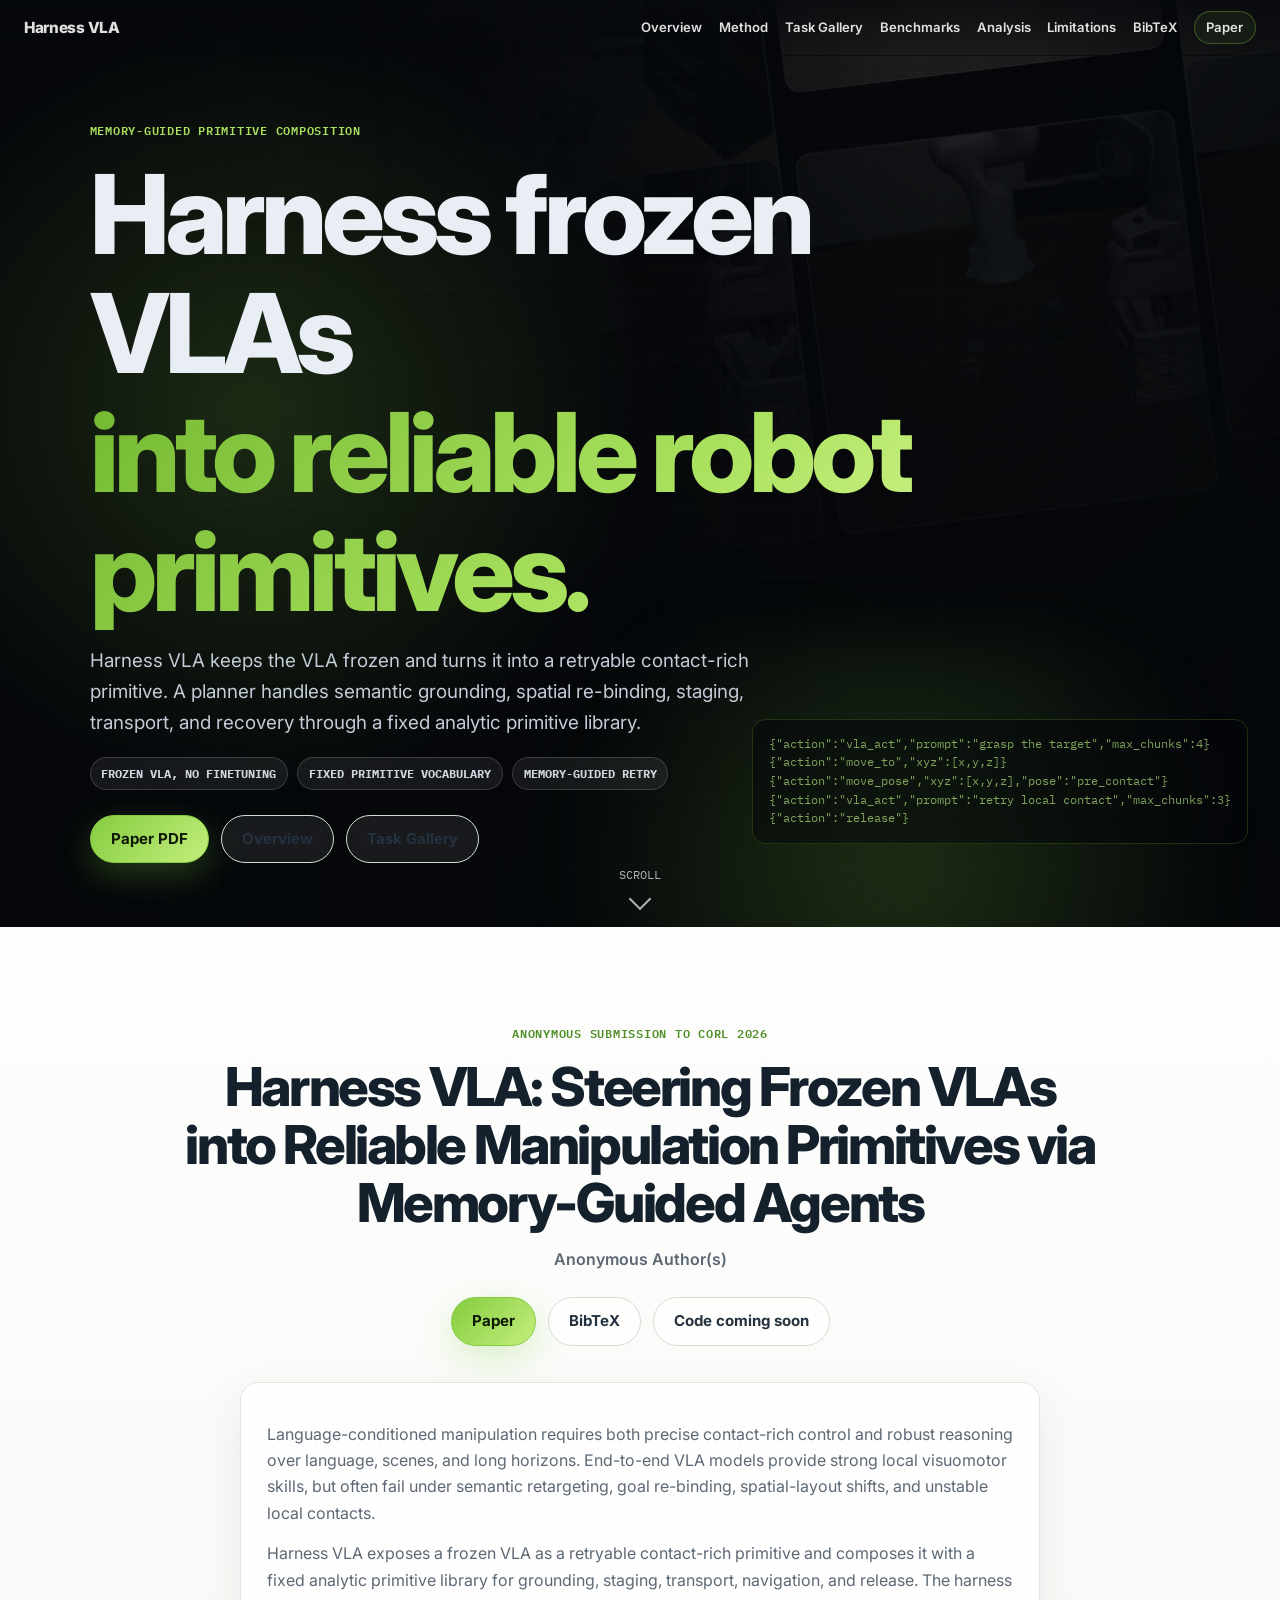
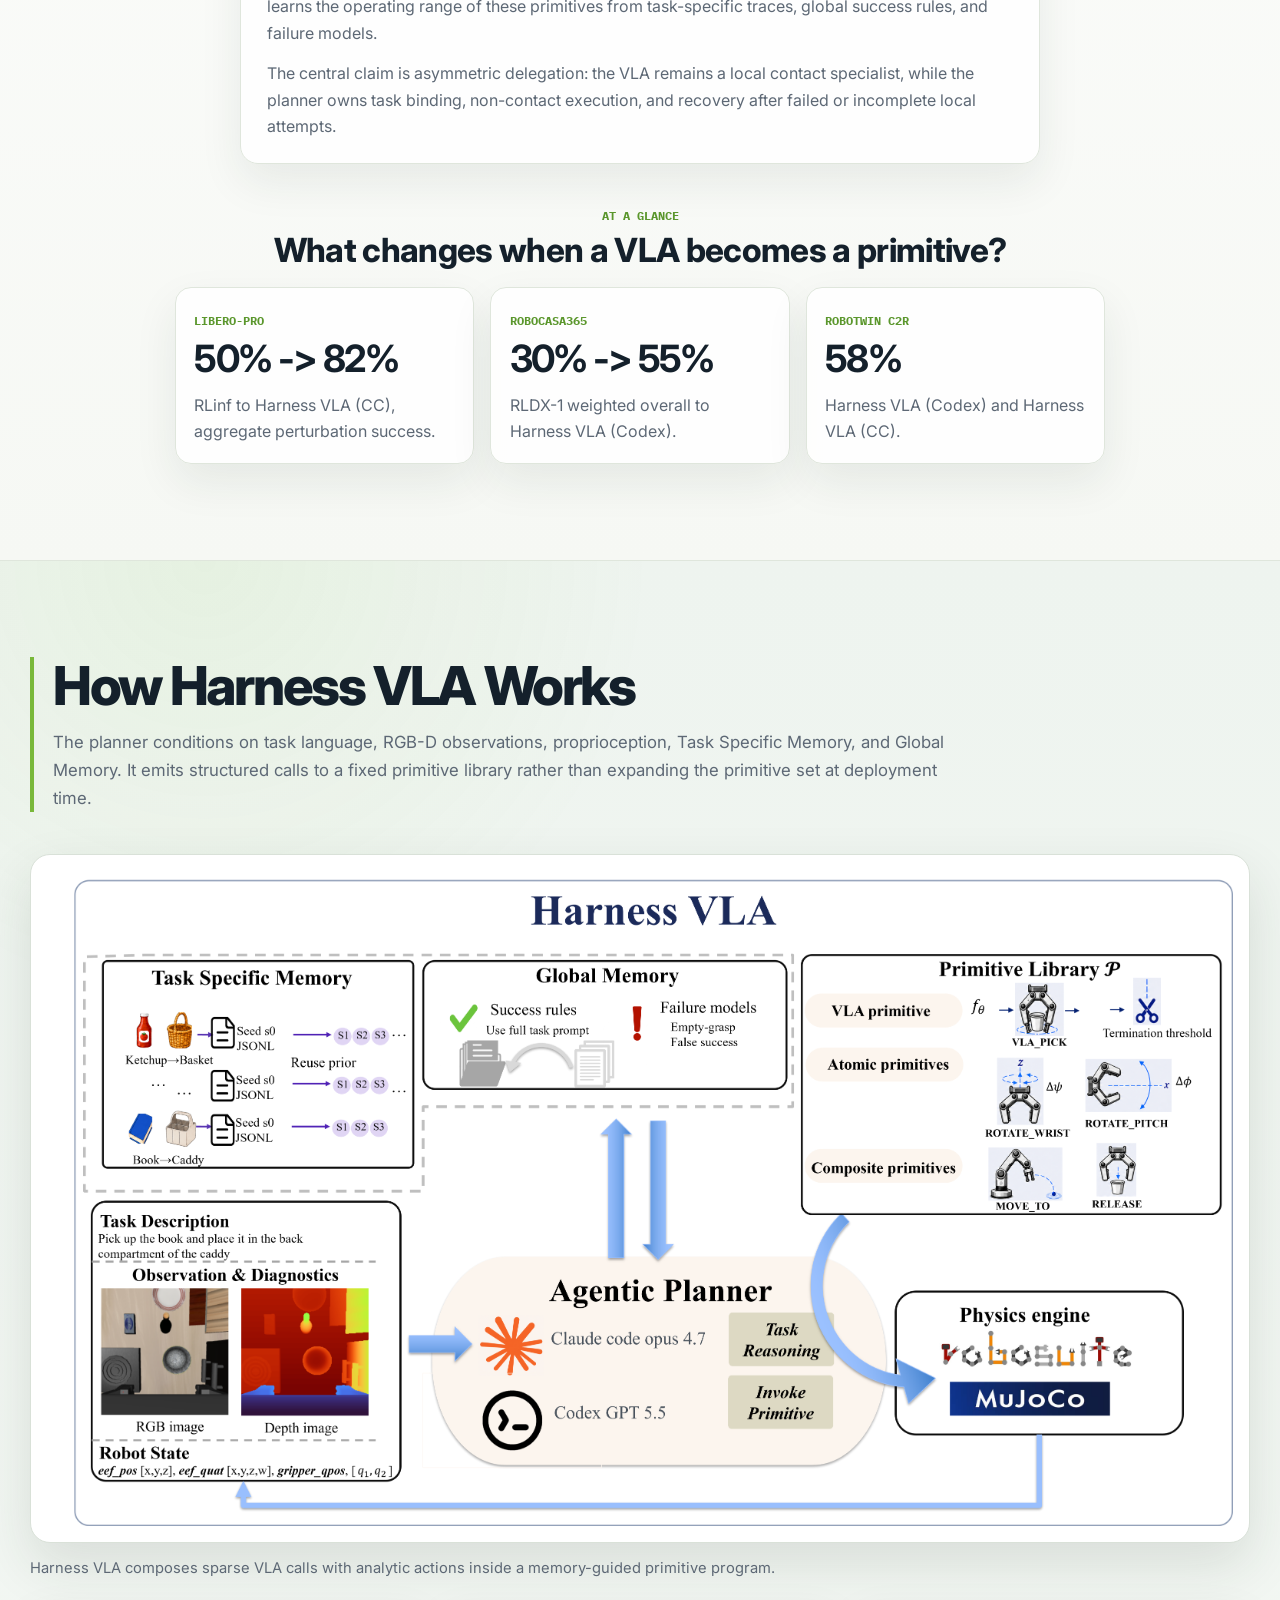
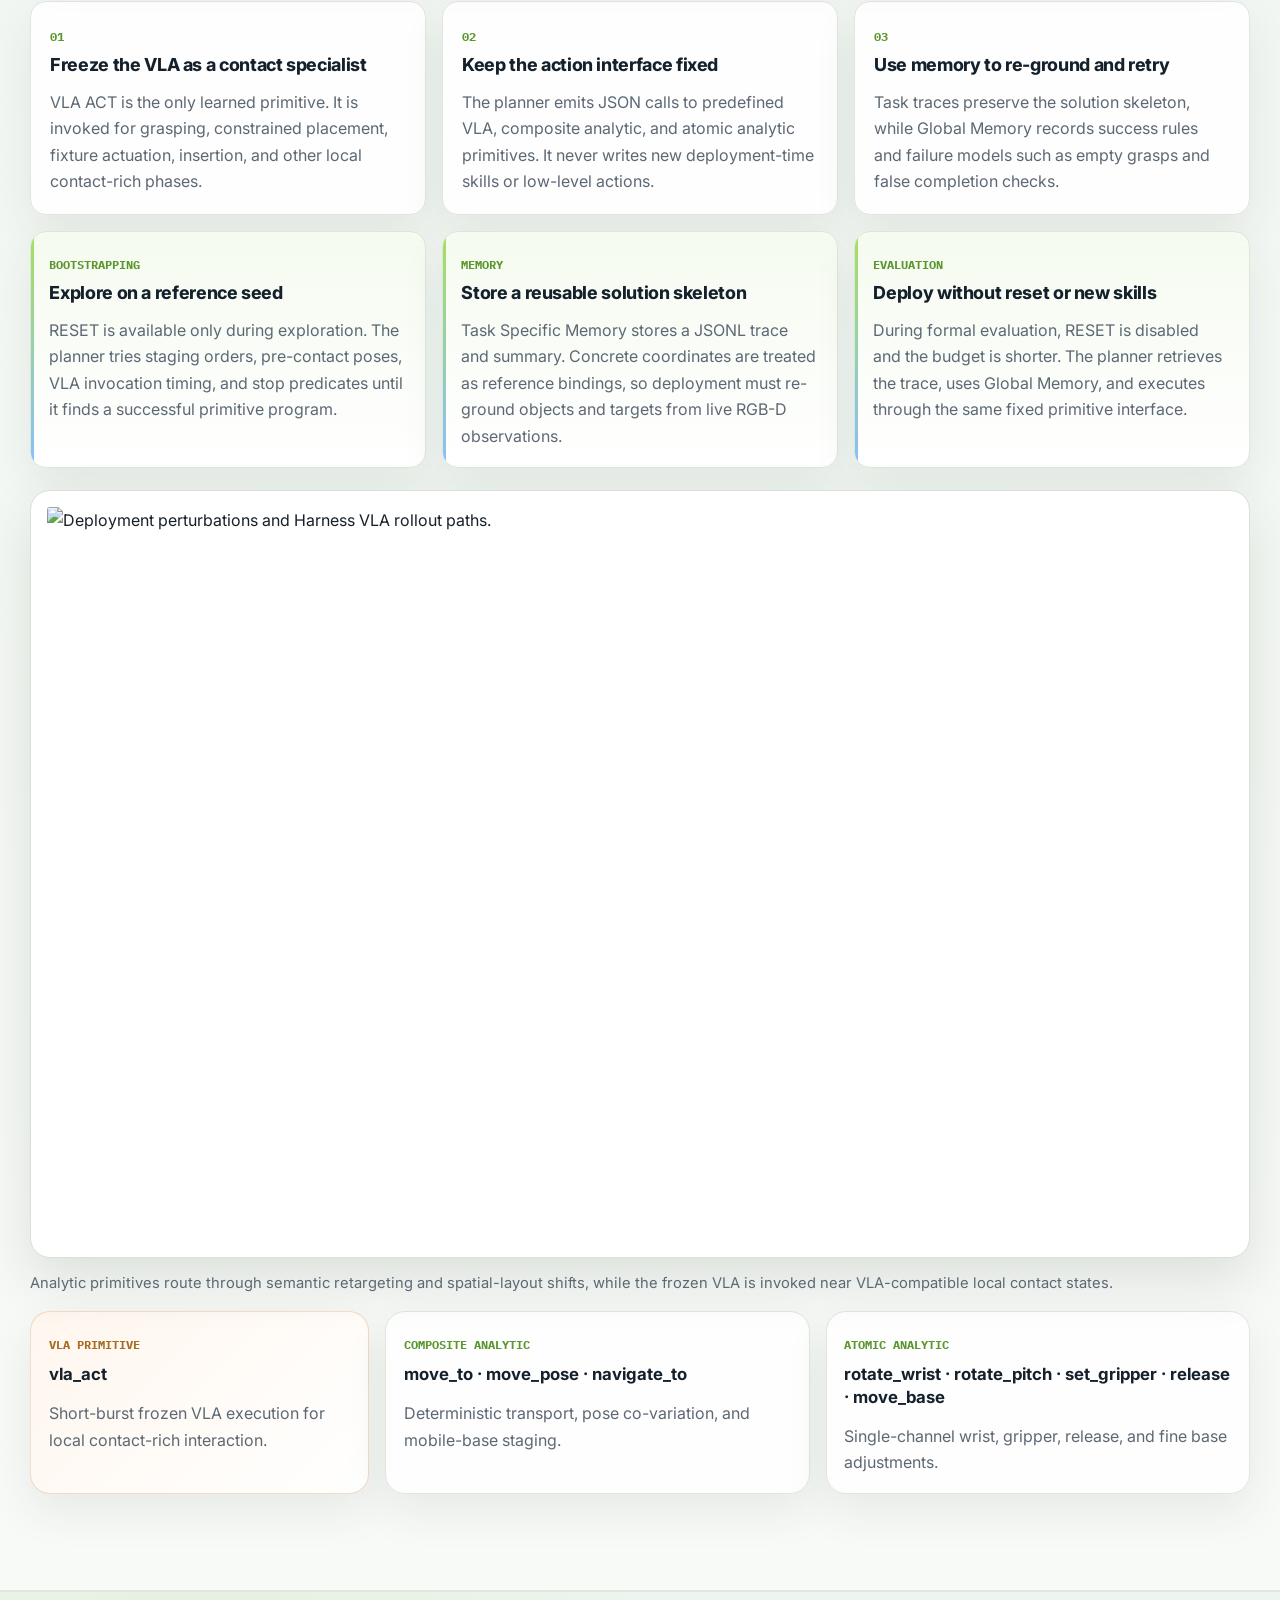
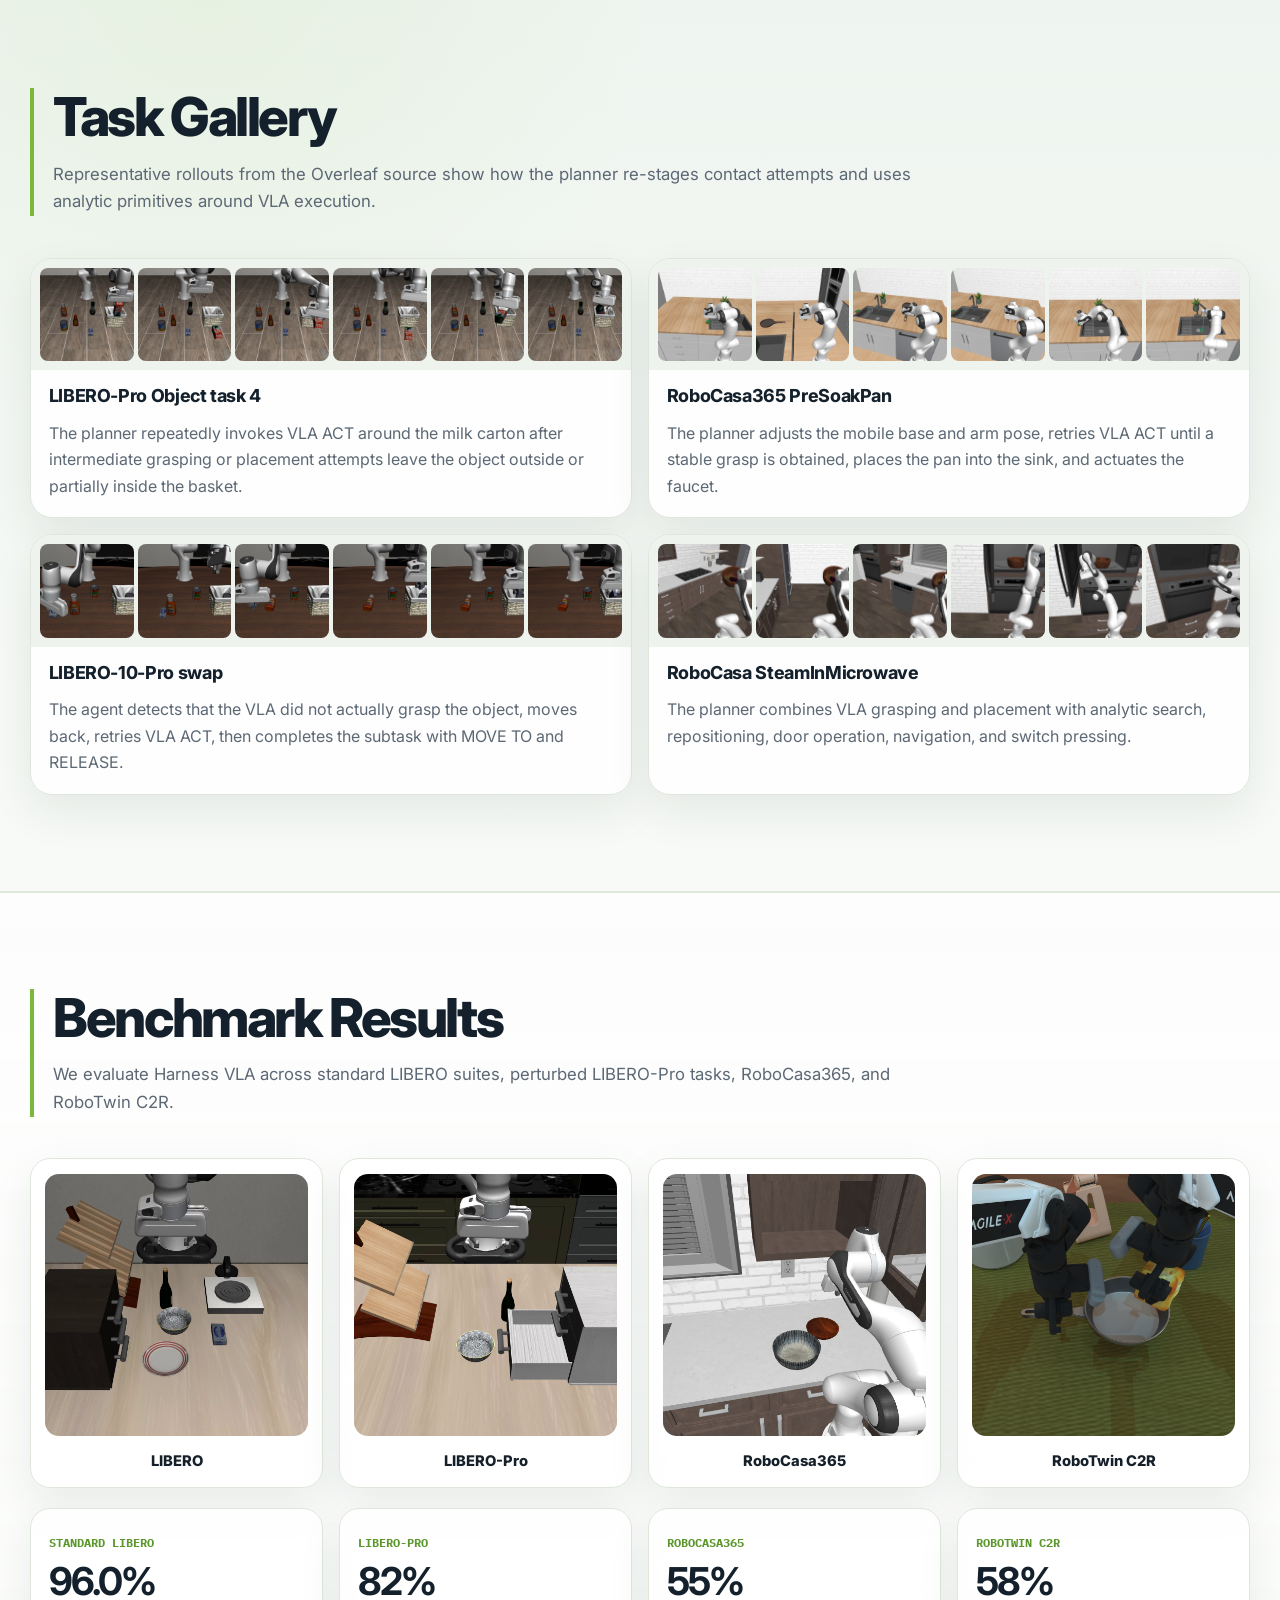
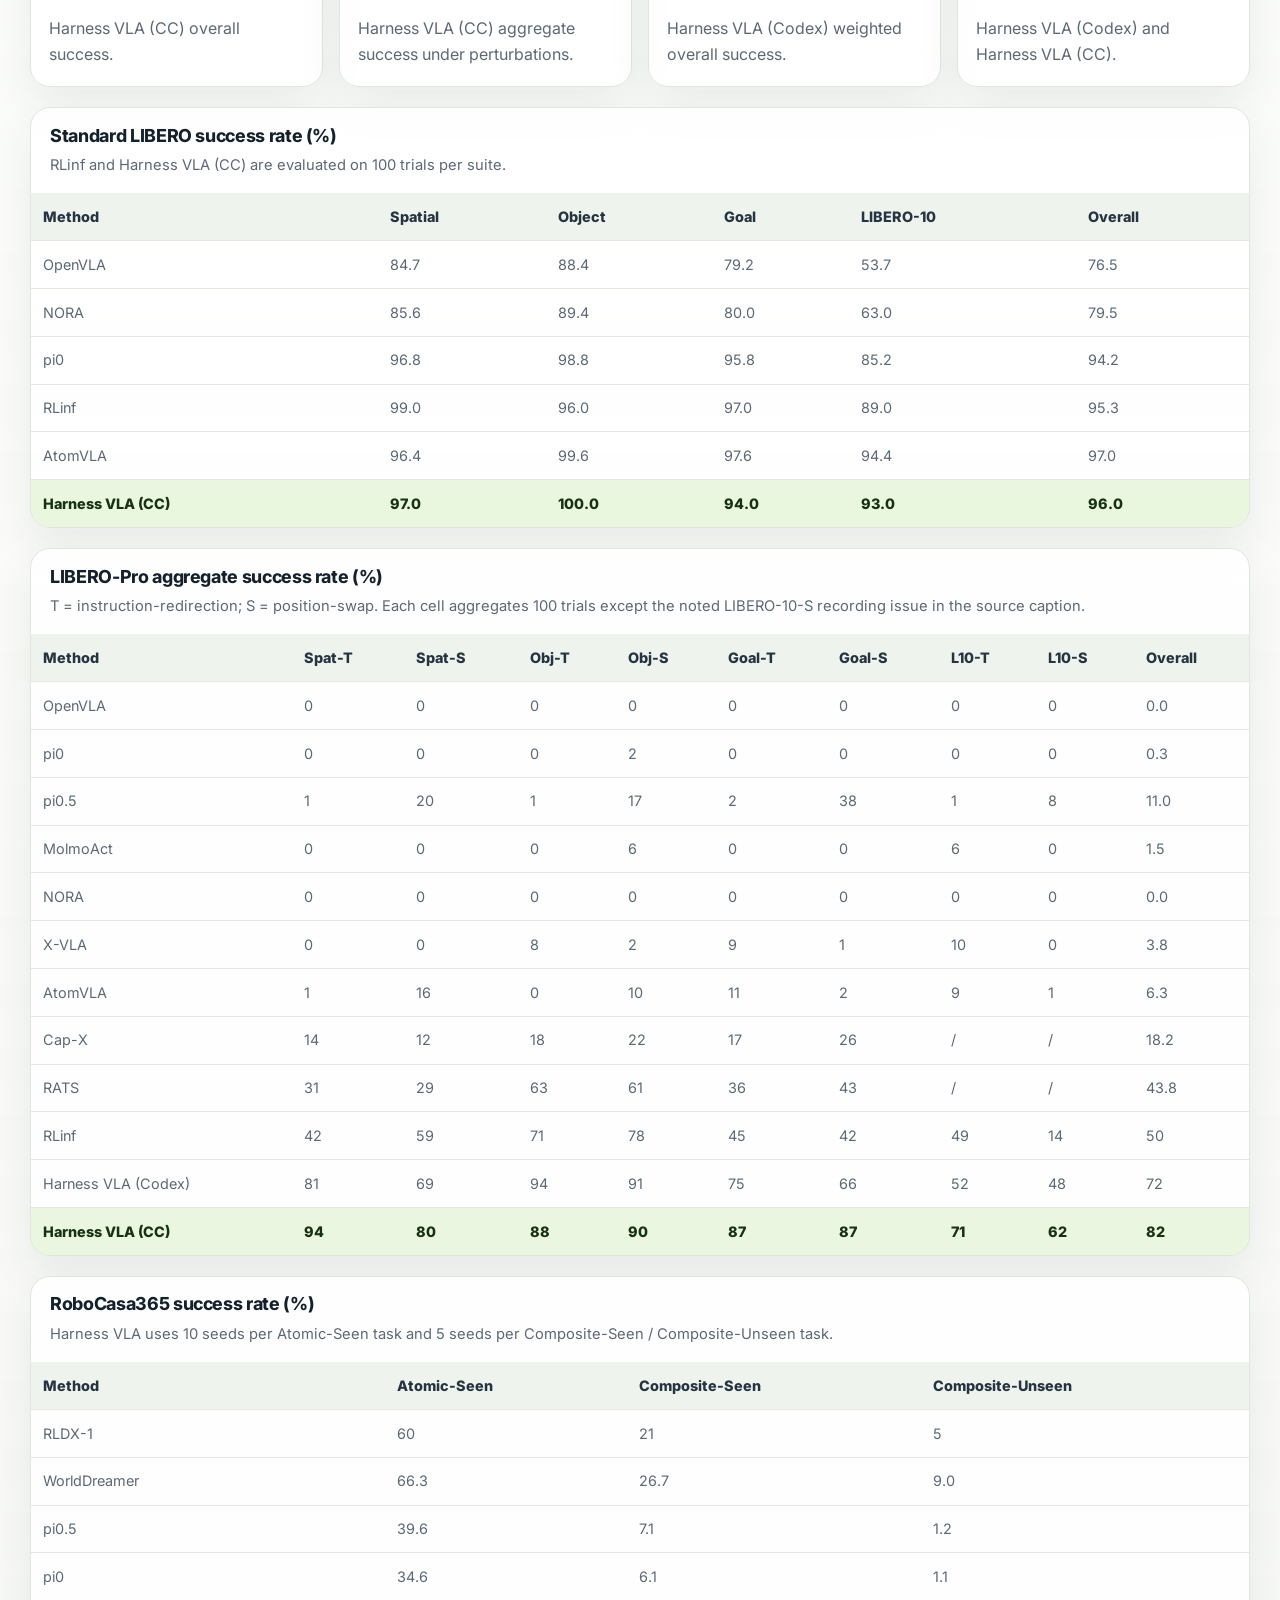
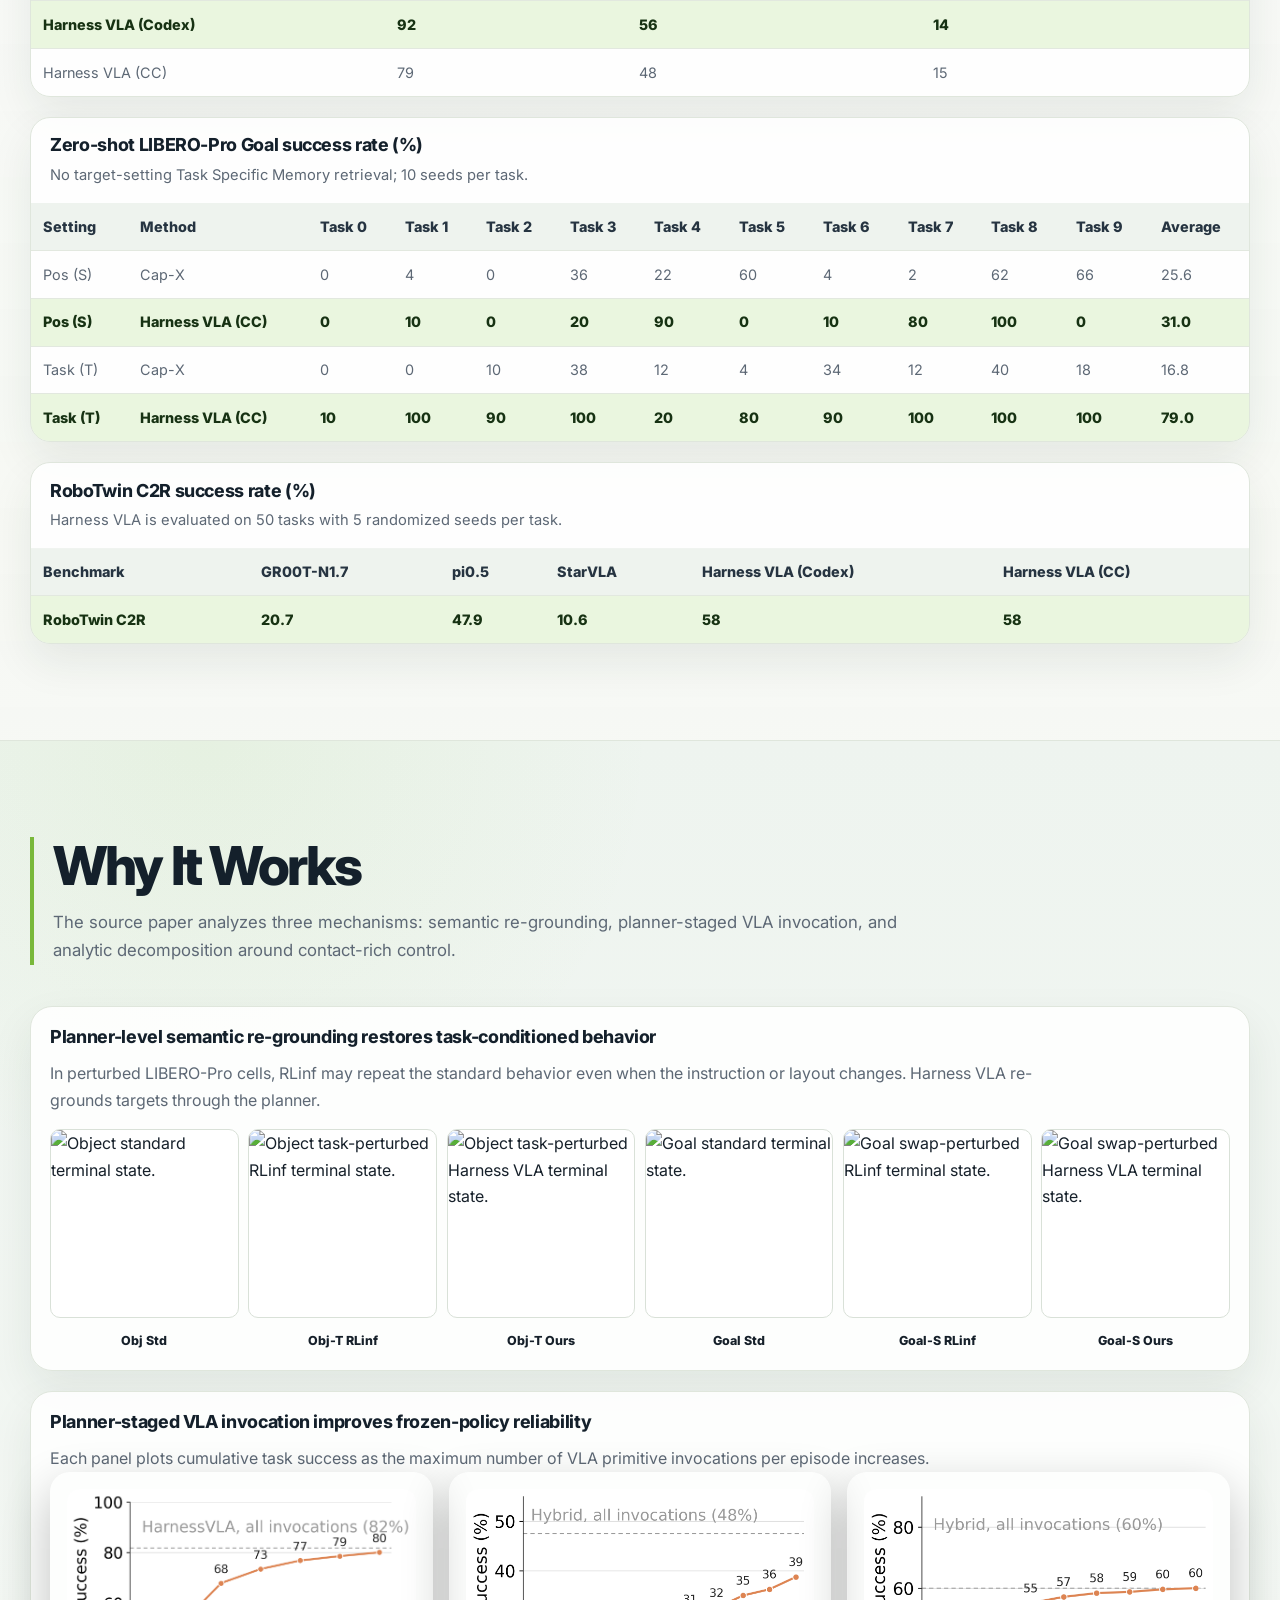
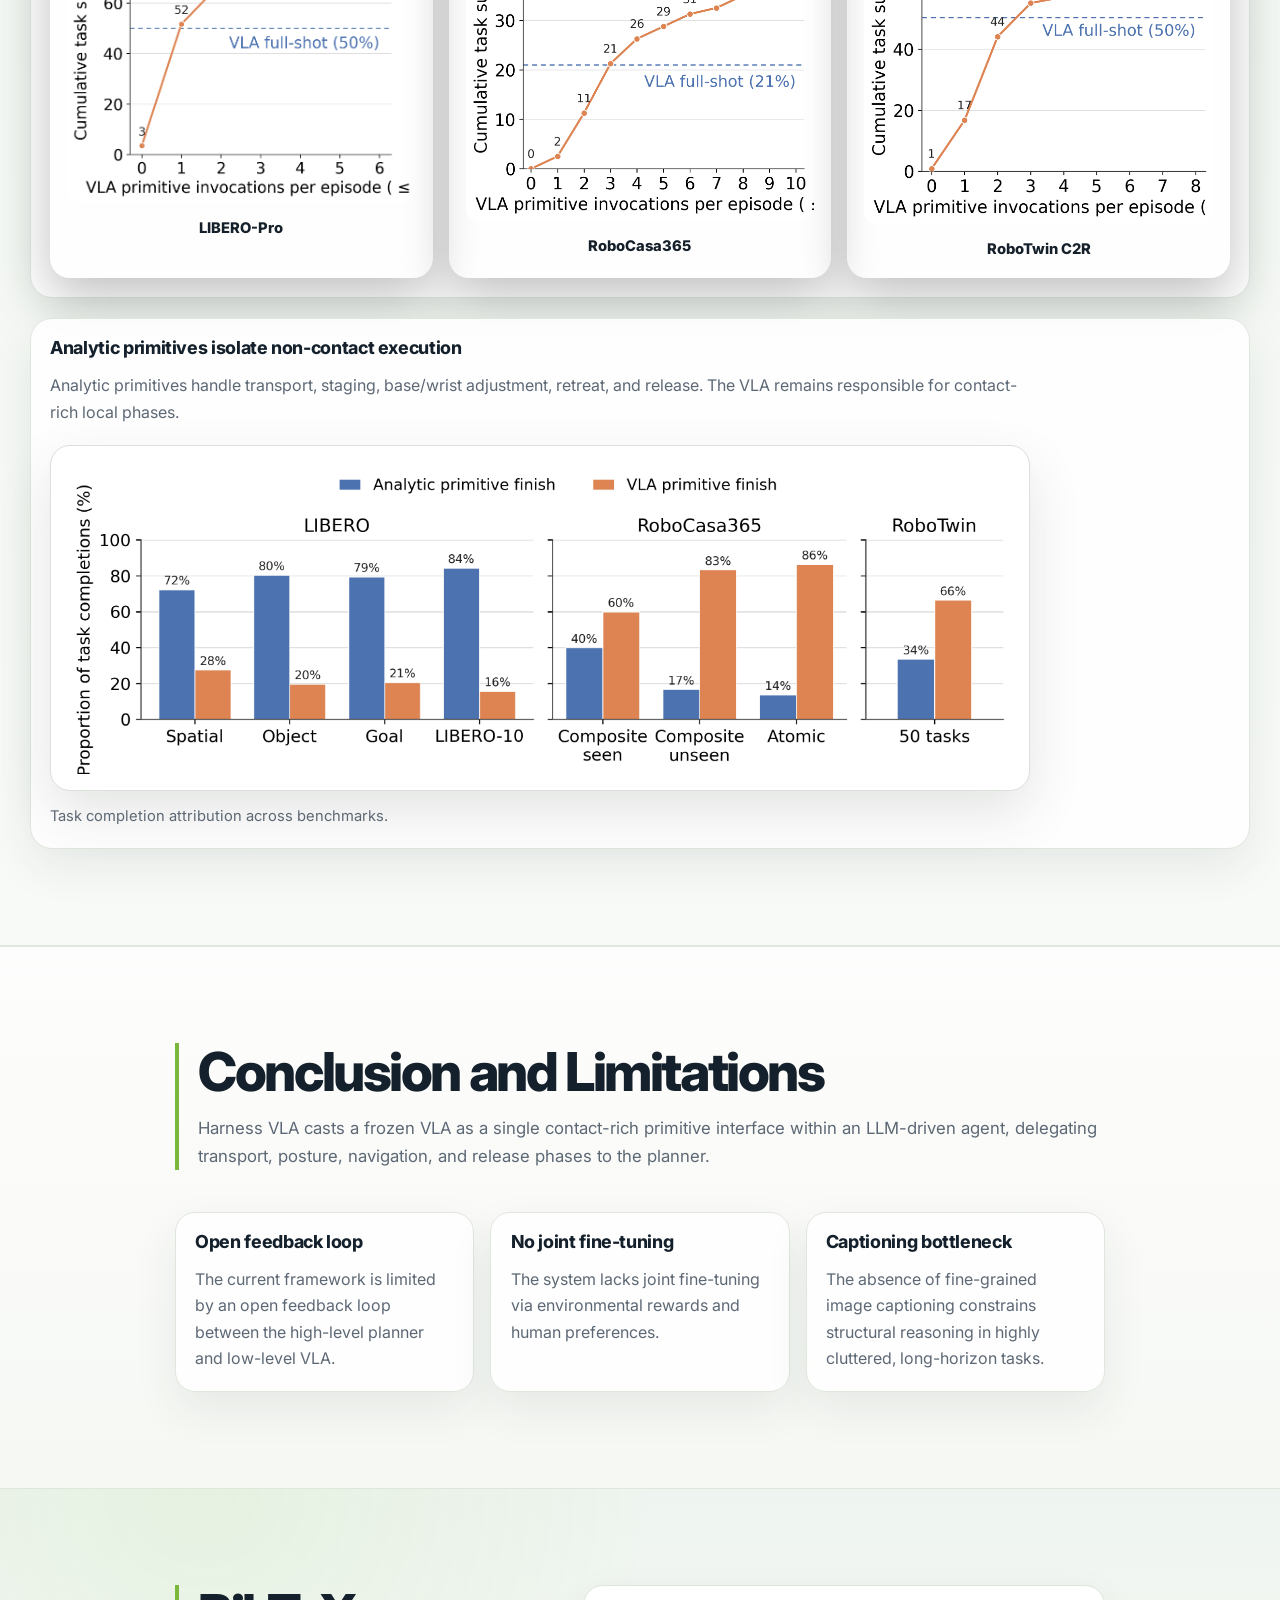
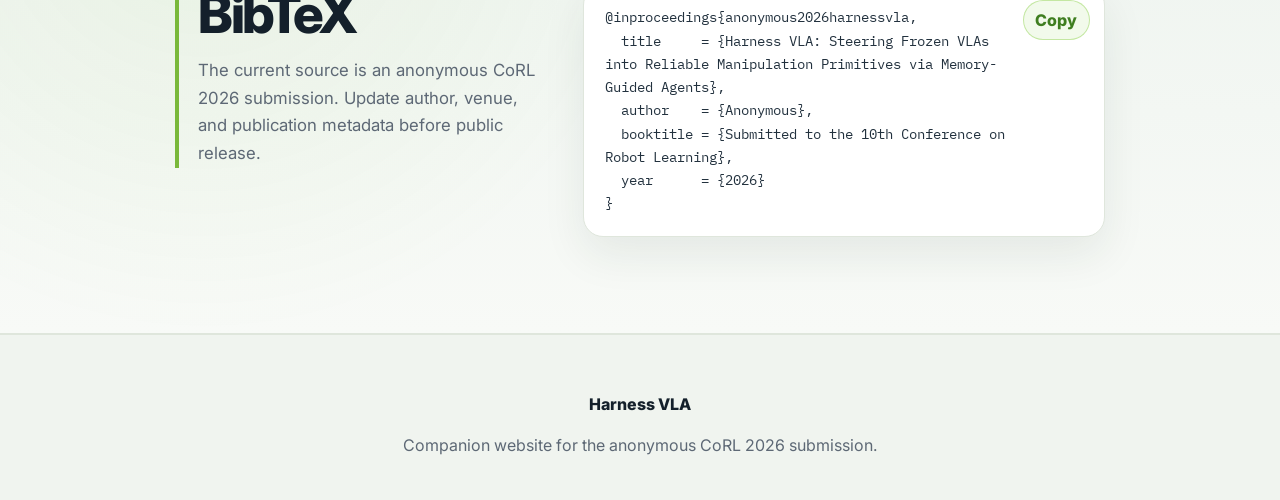
==== commit 117635f8: "Use light paper body layout" ====
--- a/index.html
+++ b/index.html
@@ -120,6 +120,11 @@
             </p>
           </div>
 
+          <div class="glance-heading">
+            <span>At a glance</span>
+            <h3>What changes when a VLA becomes a primitive?</h3>
+          </div>
+
           <div class="headline-results" aria-label="Headline benchmark results">
             <article data-source="HarnessVLA/example.tex:230-258">
               <span>LIBERO-Pro</span>
--- a/static/css/styles.css
+++ b/static/css/styles.css
@@ -1514,3 +1514,250 @@
     animation: none;
   }
 }
+
+/* Light paper-style body inspired by clean project pages. Hero stays dark. */
+body {
+  background: #f6f8f4;
+}
+
+.section {
+  color: #16202a;
+  background:
+    linear-gradient(180deg, rgba(255, 255, 255, 0.78), rgba(246, 248, 244, 0.96)),
+    #f6f8f4;
+}
+
+.section + .section {
+  border-top: 1px solid #dfe6dc;
+}
+
+.section-alt,
+.section-soft {
+  border-color: #dfe6dc;
+  background:
+    radial-gradient(circle at 16% 0%, rgba(132, 204, 63, 0.08), transparent 28rem),
+    linear-gradient(180deg, #eef4ef, #f8faf7);
+}
+
+.section h2,
+.section h3,
+.section .paper-title,
+.section .headline-results strong,
+.section .primitive-board strong,
+.section .benchmark-cards strong,
+.section .footer p:first-child {
+  color: #14202b;
+}
+
+.section p,
+.section-header p,
+.abstract-card,
+.headline-results p,
+.method-pillars p,
+.lifecycle-grid p,
+.primitive-board p,
+.task-card p,
+.benchmark-cards p,
+.analysis-panel > p,
+.limitation-list p,
+.table-note,
+figcaption,
+td {
+  color: #5d6875;
+}
+
+.section .eyebrow,
+.section-header a,
+.footer a {
+  color: #4f8f25;
+}
+
+.paper-authors {
+  color: #53606d;
+}
+
+.section-header {
+  border-left-color: #79b83a;
+}
+
+.glance-heading {
+  max-width: 48rem;
+  margin: 2.35rem auto 0;
+  text-align: center;
+}
+
+.glance-heading span,
+.section .headline-results span,
+.section .method-pillars span,
+.section .lifecycle-grid span,
+.section .primitive-board span,
+.section .benchmark-cards span,
+.section .component-grid span {
+  color: #5b972d;
+}
+
+.glance-heading span {
+  font-family: var(--font-mono);
+  font-size: 0.78rem;
+  font-weight: 700;
+  text-transform: uppercase;
+}
+
+.glance-heading h3 {
+  margin-top: 0.35rem;
+  font-size: clamp(1.45rem, 2.6vw, 2.1rem);
+}
+
+.abstract-card,
+.headline-results article,
+.method-pillars article,
+.lifecycle-grid article,
+.primitive-board article,
+.task-card,
+.benchmark-cards article,
+.benchmark-gallery figure,
+.table-card,
+.analysis-panel,
+.limitation-list article,
+.bibtex-panel {
+  border-color: #dfe6dc;
+  background: rgba(255, 255, 255, 0.88);
+  box-shadow: 0 18px 44px rgba(31, 46, 35, 0.08);
+}
+
+.abstract-card {
+  color: #53606d;
+}
+
+.headline-results {
+  margin-top: 1.1rem;
+}
+
+.headline-results article {
+  border-radius: 16px;
+}
+
+.headline-results strong {
+  letter-spacing: -0.045em;
+}
+
+.btn-ghost,
+.btn-muted {
+  border-color: #d5ddd2;
+  color: #24313e;
+  background: rgba(255, 255, 255, 0.72);
+}
+
+.btn-ghost:hover {
+  color: #3f7e20;
+  border-color: rgba(132, 204, 63, 0.55);
+  background: rgba(132, 204, 63, 0.1);
+}
+
+.figure-full img,
+.comparison-grid img,
+.chart-grid img,
+.benchmark-gallery img,
+.task-strip img,
+.filmstrip img {
+  border-color: #d9e1d8;
+  box-shadow: none;
+}
+
+.figure-full img {
+  box-shadow: 0 22px 54px rgba(31, 46, 35, 0.12);
+}
+
+.method-pillars article,
+.lifecycle-grid article {
+  border-radius: 16px;
+}
+
+.lifecycle-grid article {
+  border-color: #dce8d7;
+  background:
+    linear-gradient(180deg, rgba(132, 204, 63, 0.08), rgba(255, 255, 255, 0.9)),
+    #fff;
+}
+
+.primitive-board article:first-child {
+  border-color: rgba(210, 137, 64, 0.28);
+  background:
+    linear-gradient(135deg, rgba(255, 184, 115, 0.12), rgba(255, 255, 255, 0.9)),
+    #fff;
+}
+
+.primitive-board article:first-child span {
+  color: #a76b23;
+}
+
+.task-strip {
+  background: #eef3ee;
+}
+
+.task-card h3 {
+  color: #14202b;
+}
+
+.benchmark-gallery figcaption,
+.comparison-grid figcaption,
+.chart-grid figcaption {
+  color: #16202a;
+}
+
+th {
+  color: #263441;
+  background: #eef3ee;
+}
+
+td {
+  border-top-color: #e2e8df;
+}
+
+tr.best td {
+  color: #173213;
+  background: rgba(132, 204, 63, 0.16);
+}
+
+.bibtex-panel {
+  color: #22313e;
+  background: #ffffff;
+}
+
+.copy-button {
+  color: #3f7e20;
+  border-color: rgba(132, 204, 63, 0.42);
+  background: rgba(132, 204, 63, 0.1);
+}
+
+.footer {
+  color: #5d6875;
+  border-top-color: #dfe6dc;
+  background: #f0f4ef;
+}
+
+.footer p:first-child {
+  color: #14202b;
+}
+
+.navbar.scrolled {
+  background: rgba(250, 252, 249, 0.9);
+  border-bottom-color: #dfe6dc;
+  backdrop-filter: blur(14px);
+}
+
+.navbar.scrolled .nav-brand,
+.navbar.scrolled .nav-link {
+  color: rgba(30, 42, 54, 0.78);
+}
+
+.navbar.scrolled .nav-link:hover,
+.navbar.scrolled .nav-link.active {
+  color: #3f7e20;
+}
+
+.navbar.scrolled .nav-cta {
+  color: #3f7e20;
+  border-color: rgba(132, 204, 63, 0.42);
+  background: rgba(132, 204, 63, 0.1);
+}
